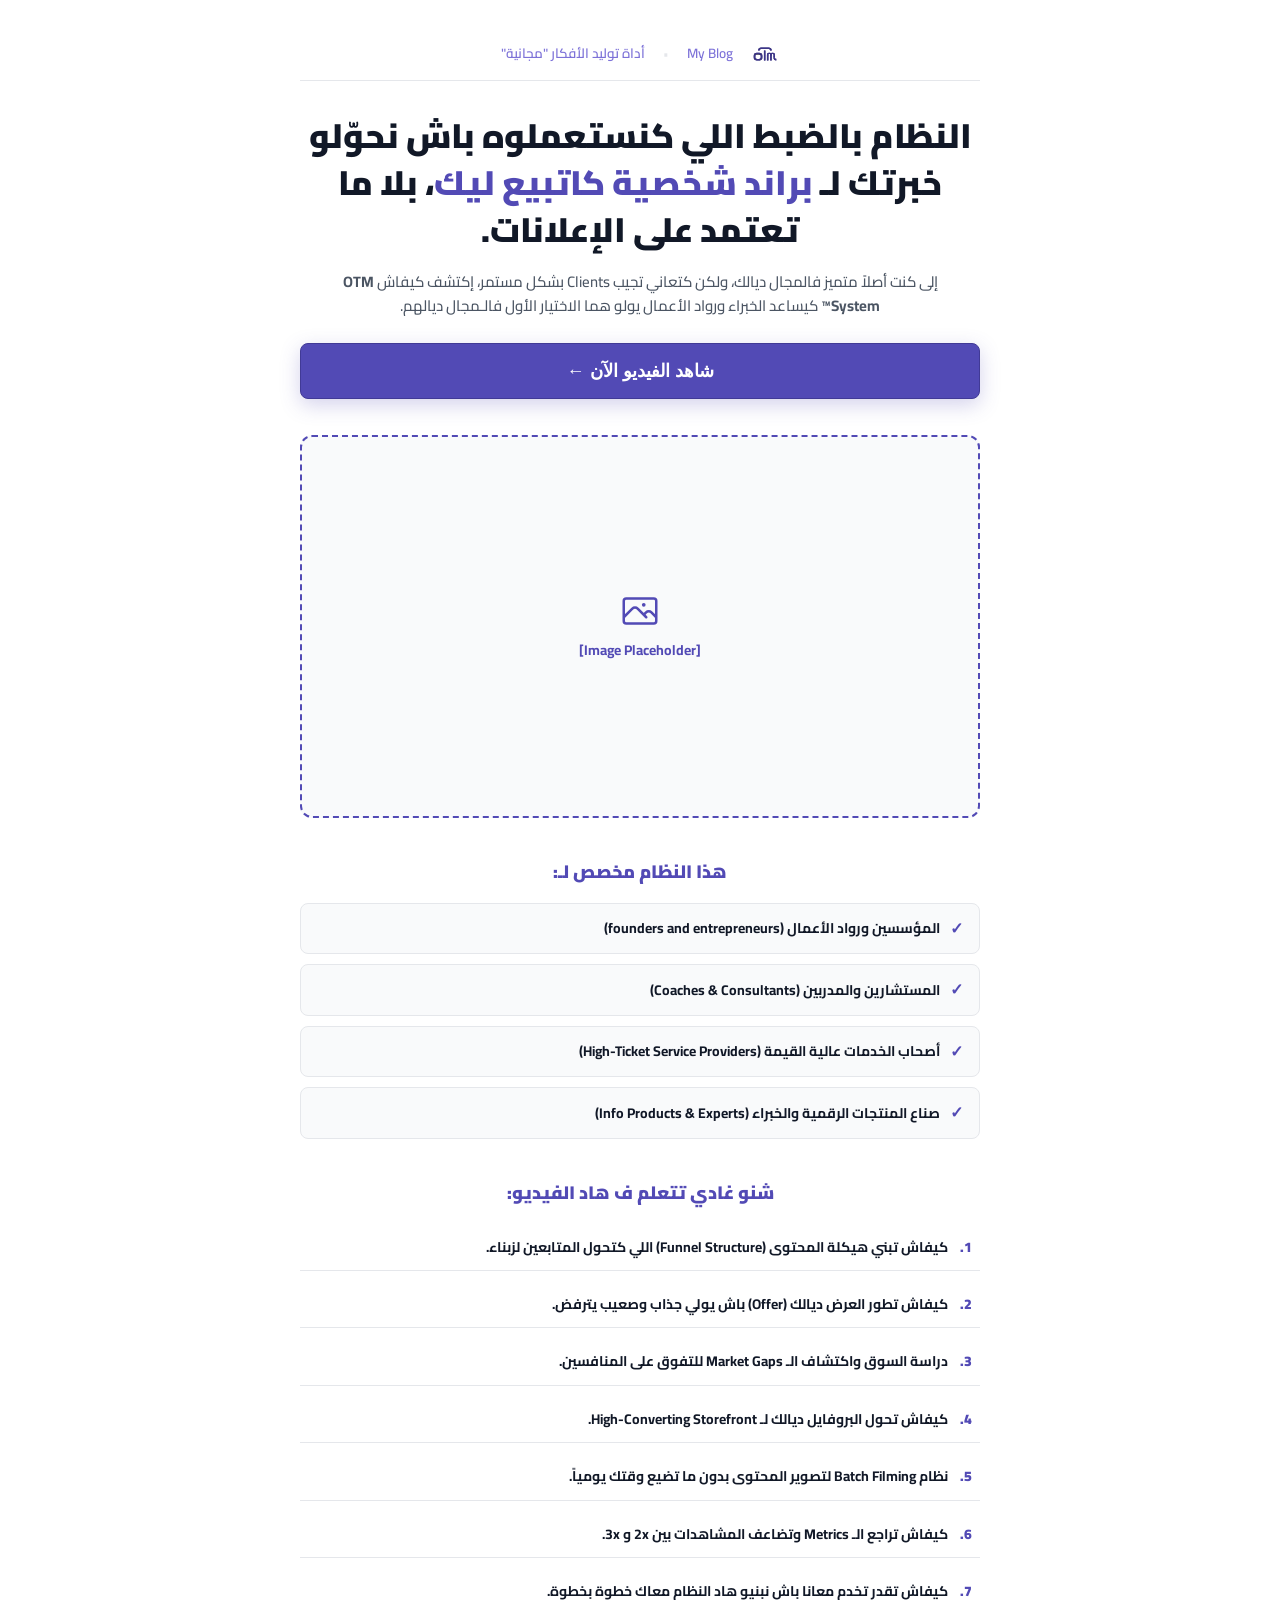
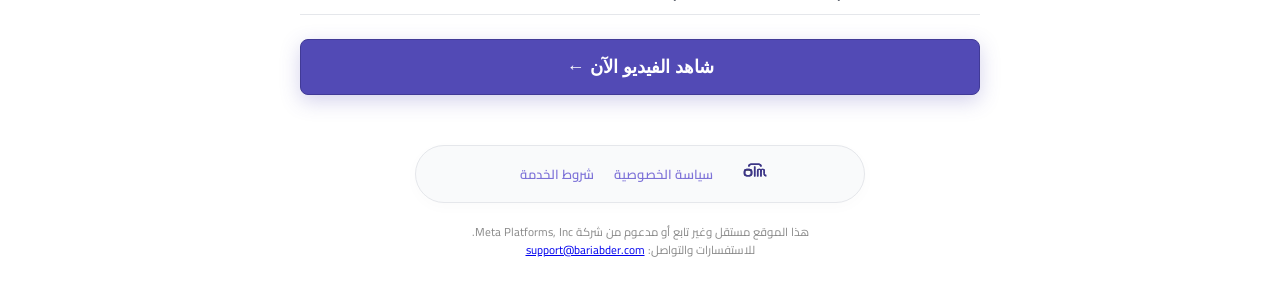
==== index.html @ 3f47a414 "Update index.html" ====
<!DOCTYPE html>
<html lang="ar" dir="rtl">
<head>
  <meta charset="UTF-8">
  <meta name="viewport" content="width=device-width, initial-scale=1.0">
  <title>OTM System™ — Bariabder</title>
  
  <link rel="icon" type="image/png" href="main-logo.png">
  <link rel="preconnect" href="https://fonts.googleapis.com">
  <link href="https://fonts.googleapis.com/css2?family=Cairo:wght@400;500;700;800;900&family=Playfair+Display:wght@700;900&display=swap" rel="stylesheet">

  <style>
    * { box-sizing: border-box; margin: 0; padding: 0; }
    
    :root {
      --bg-white: #FFFFFF;
      --brand-purple: #524AB5;
      --brand-purple-hover: #413A96;
      --brand-purple-light: rgba(82, 74, 181, 0.08);
      --text-dark: #111827;
      --text-muted: #7d72d8;
      --border-light: #E5E7EB;
      --card-bg-light: #F9FAFB;
    }

    body {
      font-family: 'Cairo', sans-serif;
      background-color: var(--bg-white);
      color: var(--text-dark);
      line-height: 1.6;
      display: flex;
      flex-direction: column;
      align-items: center;
      padding: 40px 16px;
    }

    .container {
      width: 100%;
      max-width: 680px;
      margin: 0 auto;
    }

    /* --- BRANDING TOP HEADER --- */
    .brand-header {
      display: flex;
      align-items: center;
      justify-content: center;
      gap: 16px;
      margin-bottom: 20px;
    }
    .brand-logo-item {
      display: flex;
      align-items: center;
      gap: 8px;
    }
    .brand-logo-item img {
      height: 28px;
      width: auto;
    }
    .brand-logo-text {
      font-size: 14px;
      font-weight: 800;
      color: var(--text-dark);
      letter-spacing: 0.05em;
    }

    /* --- MINIMAL TEXT NAVIGATION MENU --- */
    .top-nav {
      display: flex;
      align-items: center;
      justify-content: center;
      gap: 18px;
      margin-bottom: 32px;
      padding-bottom: 12px;
      border-bottom: 1px solid var(--border-light);
    }
    .top-nav a {
      color: var(--text-muted);
      text-decoration: none;
      font-size: 13.5px;
      font-weight: 600;
      transition: color 0.2s ease;
    }
    .top-nav a:hover {
      color: var(--brand-purple);
    }
    .top-nav .nav-sep {
      color: var(--border-light);
      font-size: 12px;
    }

    /* --- HERO HEADLINE STRUCTURE --- */
    .header-box { text-align: center; margin-bottom: 28px; }
    
    .header-box h1 {
      font-size: clamp(22px, 4.5vw, 34px);
      font-weight: 900;
      line-height: 1.38;
      color: var(--text-dark);
      margin-bottom: 16px;
    }
    .header-box h1 .highlight {
      color: var(--brand-purple);
    }

    .sub-description {
      font-size: 15px;
      color: #4B5563;
      font-weight: 500;
      line-height: 1.65;
      max-width: 620px;
      margin: 0 auto;
    }

    /* --- PURPLE CTA BUTTON --- */
    .btn-cta {
      display: flex;
      align-items: center;
      justify-content: center;
      gap: 10px;
      width: 100%;
      background: var(--brand-purple);
      color: #FFFFFF;
      font-size: 18px;
      font-weight: 800;
      padding: 16px 32px;
      border-radius: 8px;
      border: 1px solid var(--brand-purple-hover);
      cursor: pointer;
      box-shadow: 0 6px 20px rgba(82, 74, 181, 0.25);
      transition: all 0.2s ease;
      margin-top: 24px;
    }
    .btn-cta:hover {
      background: var(--brand-purple-hover);
      transform: translateY(-2px);
      box-shadow: 0 8px 25px rgba(82, 74, 181, 0.35);
    }

    /* --- TESTIMONIAL IMAGE PLACEHOLDER --- */
    .testimonial-placeholder-wrapper {
      margin: 36px 0;
      width: 100%;
    }
    .image-placeholder {
      width: 100%;
      aspect-ratio: 16 / 9;
      background-color: var(--card-bg-light);
      border: 2px dashed var(--brand-purple);
      border-radius: 12px;
      display: flex;
      flex-direction: column;
      align-items: center;
      justify-content: center;
      color: var(--brand-purple);
      text-align: center;
      padding: 20px;
    }
    .image-placeholder span {
      font-size: 14px;
      font-weight: 700;
      margin-top: 8px;
    }

    /* --- LIST SECTIONS --- */
    .info-section-title {
      text-align: center;
      font-size: 18px;
      font-weight: 900;
      color: var(--brand-purple);
      margin: 40px 0 16px;
    }

    .check-list, .numbered-list {
      list-style: none;
      display: flex;
      flex-direction: column;
      gap: 10px;
      margin-bottom: 24px;
    }

    .check-list li {
      background: var(--card-bg-light);
      border: 1px solid var(--border-light);
      padding: 12px 16px;
      border-radius: 8px;
      font-size: 14px;
      font-weight: 700;
      color: var(--text-dark);
      display: flex;
      align-items: center;
      gap: 10px;
    }
    .check-list li::before {
      content: "✓";
      color: var(--brand-purple);
      font-weight: 900;
      font-size: 16px;
    }

    .numbered-list li {
      background: var(--bg-white);
      border-bottom: 1px solid var(--border-light);
      padding: 12px 8px;
      font-size: 14px;
      font-weight: 700;
      color: var(--text-dark);
      display: flex;
      align-items: flex-start;
      gap: 12px;
    }
    .numbered-list .num {
      color: var(--brand-purple);
      font-weight: 900;
    }
/* Fix direction for Email and WhatsApp inputs */
#email, 
#whatsapp {
  direction: ltr !important;
  text-align: left !important;
}

/* Optional: Add placeholder text-alignment fix if needed */
#email::placeholder,
#whatsapp::placeholder {
  text-align: left !important;
}
    /* --- FOOTER --- */
    footer { margin-top: 50px; text-align: center; width: 100%; }
    .footer-pill {
      max-width: 450px;
      margin: 0 auto 20px;
      display: flex;
      justify-content: center;
      align-items: center;
      gap: 20px;
      padding: 10px 20px;
      border-radius: 100px;
      background: var(--card-bg-light);
      border: 1px solid var(--border-light);
      box-shadow: 0 4px 15px rgba(0,0,0,0.02);
    }
    .footer-pill-links a {
      color: var(--text-muted);
      text-decoration: none;
      font-size: 13px;
      font-weight: 600;
      margin: 0 8px;
    }
    .footer-disclaimers { font-size: 11.5px; color: #888; line-height: 1.6; }

    /* --- POPUP MODAL --- */
    .modal-overlay {
      position: fixed;
      top: 0; left: 0; width: 100%; height: 100%;
      background: rgba(0, 0, 0, 0.65);
      backdrop-filter: blur(4px);
      display: none;
      justify-content: center;
      align-items: center;
      z-index: 9999;
      padding: 16px;
    }
    .modal-overlay.active { display: flex; }
    
    .modal-card {
      background: var(--bg-white);
      border-radius: 18px;
      width: 100%;
      max-width: 480px;
      padding: 32px 28px;
      position: relative;
      box-shadow: 0 20px 40px rgba(0, 0, 0, 0.2);
      animation: modalUp 0.25s ease-out;
    }
    @keyframes modalUp {
      from { opacity: 0; transform: translateY(15px); }
      to { opacity: 1; transform: translateY(0); }
    }

    .close-btn {
      position: absolute;
      top: 16px; left: 16px;
      background: none; border: none;
      font-size: 22px; cursor: pointer; color: #888;
    }

    .modal-card h2 {
      font-size: 20px;
      font-weight: 900;
      text-align: center;
      margin-bottom: 20px;
      color: var(--text-dark);
    }

    .form-group { margin-bottom: 14px; text-align: right; }
    .form-group label { display: block; font-size: 13px; font-weight: 700; margin-bottom: 6px; }
    .form-group input {
      width: 100%;
      padding: 12px 14px;
      border-radius: 8px;
      border: 1px solid var(--border-light);
      background: #FFFFFF;
      font-family: inherit;
      font-size: 14px;
      outline: none;
    }
    .form-group input:focus { border-color: var(--brand-purple); }

    .modal-disclaimer {
      font-size: 10px;
      color: #777;
      line-height: 1.4;
      text-align: center;
      margin-top: 14px;
    }
  </style>
</head>
<body>

  <div class="container">
    <!-- CLEAN MINIMAL TEXT NAVIGATION MENU -->
    <nav class="top-nav">
      <div class="brand-logo-item">
        <img src="main-logo.svg" alt="OTM System Logo">
      </div>
      <a href="https://blog.bariabder.com/">My Blog</a>
      <span class="nav-sep">•</span>
      <a href="https://bariabder.com/idea">أداة توليد الأفكار "مجانية"</a>
    </nav>

    <!-- HERO HEADLINE STRUCTURE -->
    <div class="header-box">
      <h1>
        النظام بالضبط اللي كنستعملوه باش نحوّلو خبرتك لـ <span class="highlight">براند شخصية كاتبيع ليك</span>، بلا ما تعتمد على الإعلانات.
      </h1>
      <p class="sub-description">
        إلى كنت أصلاً متميز فالمجال ديالك، ولكن كتعاني تجيب Clients بشكل مستمر، إكتشف كيفاش <strong>OTM System™</strong> كيساعد الخبراء ورواد الأعمال يولو هما الاختيار الأول فالـمجال ديالهم.
      </p>

      <!-- MAIN CTA 1 -->
      <button class="btn-cta" onclick="openModal()">
        شاهد الفيديو الآن ←
      </button>
    </div>

    <!-- LARGE TESTIMONIAL IMAGE PLACEHOLDER -->
    <div class="testimonial-placeholder-wrapper">
      <div class="image-placeholder">
        <svg width="40" height="40" fill="none" stroke="currentColor" stroke-width="1.5" viewBox="0 0 24 24"><path stroke-linecap="round" stroke-linejoin="round" d="M2.25 15.75l5.159-5.159a2.25 2.25 0 013.182 0l5.159 5.159m-1.5-1.5l1.409-1.409a2.25 2.25 0 013.182 0l2.909 2.909m-18 3.75h16.5a1.5 1.5 0 001.5-1.5V6a1.5 1.5 0 00-1.5-1.5H3.75A1.5 1.5 0 002.25 6v12a1.5 1.5 0 001.5 1.5zm10.5-11.25h.008v.008h-.008V8.25zm.375 0a.375.375 0 11-.75 0 .375.375 0 01.75 0z"/></svg>
        <span>[Image Placeholder]</span>
      </div>
    </div>

    <!-- THIS SYSTEM WORKS FOR -->
    <div class="info-section-title">هذا النظام مخصص لـ:</div>
    <ul class="check-list">
      <li>المؤسسين ورواد الأعمال (founders and entrepreneurs)</li>
      <li>المستشارين والمدربين (Coaches & Consultants)</li>
      <li>أصحاب الخدمات عالية القيمة (High-Ticket Service Providers)</li>
      <li>صناع المنتجات الرقمية والخبراء (Info Products & Experts)</li>
    </ul>

    <!-- WHAT YOU'LL LEARN IN THIS VIDEO -->
    <div class="info-section-title">شنو غادي تتعلم ف هاد الفيديو:</div>
    <ol class="numbered-list">
      <li><span class="num">1.</span> كيفاش تبني هيكلة المحتوى (Funnel Structure) اللي كتحول المتابعين لزبناء.</li>
      <li><span class="num">2.</span> كيفاش تطور العرض ديالك (Offer) باش يولي جذاب وصعيب يترفض.</li>
      <li><span class="num">3.</span> دراسة السوق واكتشاف الـ Market Gaps للتفوق على المنافسين.</li>
      <li><span class="num">4.</span> كيفاش تحول البروفايل ديالك لـ High-Converting Storefront.</li>
      <li><span class="num">5.</span> نظام Batch Filming لتصوير المحتوى بدون ما تضيع وقتك يومياً.</li>
      <li><span class="num">6.</span> كيفاش تراجع الـ Metrics وتضاعف المشاهدات بين 2x و 3x.</li>
      <li><span class="num">7.</span> كيفاش تقدر تخدم معانا باش نبنيو هاد النظام معاك خطوة بخطوة.</li>
    </ol>

    <!-- MAIN CTA 2 -->
    <button class="btn-cta" onclick="openModal()">
      شاهد الفيديو الآن ←
    </button>

    <!-- FLOATING PILL FOOTER -->
    <footer>
      <div class="footer-pill">
        <a href="/" aria-label="Home"><img src="main-logo.svg" style="width:28px;" alt="Logo" onerror="this.src='main-logo.png'"></a>
        <nav class="footer-pill-links">
          <a href="/privacy">سياسة الخصوصية</a>
          <a href="/Terms-of-Service">شروط الخدمة</a>
        </nav>
      </div>
      <div class="footer-disclaimers">
        <p>هذا الموقع مستقل وغير تابع أو مدعوم من شركة Meta Platforms, Inc.</p>
        <p>للاستفسارات والتواصل: <a href="mailto:support@bariabder.com">support@bariabder.com</a></p>
      </div>
    </footer>
  </div>

  <!-- POPUP FORM MODAL -->
<div class="modal-overlay" id="leadModal">
  <div class="modal-card">
    <button class="close-btn" onclick="closeModal()">&times;</button>
    <h2>أدخل معلوماتك لمشاهدة الفيديو ✍️</h2>
    
    <form id="leadForm">
      <div class="form-group">
        <label for="fullName">الإسم الكامل | Full Name</label>
        <input type="text" id="fullName" name="fullName" placeholder="أدخل اسمك الكامل..." required>
      </div>

      <div class="form-group">
        <label for="email">البريد الإلكتروني | Email</label>
        <input type="text" id="email" name="email" placeholder="example@gmail.com">
      </div>

      <div class="form-group">
        <label for="whatsapp">رقم الواتساب | WhatsApp Number</label>
        <input type="text" id="whatsapp" name="whatsapp" placeholder="+212 666666666">
      </div>

      <button type="submit" class="btn-cta" style="margin-top: 10px;">
        شاهد الفيديو الآن
      </button>

      <p class="modal-disclaimer">
        بإدخال معلوماتك، فإنك توافق على استقبال التحديثات والمحتوى الخاص بنظام OTM System™. يمكنك إلغاء الاشتراك في أي وقت.
      </p>
    </form>
  </div>
</div>

  <script>
  const modal = document.getElementById('leadModal');
  const form = document.getElementById('leadForm');

 
  const scriptURL = 'https://script.google.com/macros/s/AKfycbwOY0x3vOCKvI4uIRlc1VsYGq-sN5t90U1p_7jOiELewGNeesXOqEfnFbJcZBrnFJk-QQ/exec'; 

  function openModal() {
    modal.classList.add('active');
  }

  function closeModal() {
    modal.classList.remove('active');
  }

  modal.addEventListener('click', (e) => {
    if (e.target === modal) closeModal();
  });

  form.addEventListener('submit', (e) => {
    e.preventDefault();
    
    const submitBtn = form.querySelector('button[type="submit"]');
    submitBtn.disabled = true;
    submitBtn.innerText = 'جاري التحويل...';

    const searchParams = new URLSearchParams(new FormData(form));

    fetch(scriptURL, {
      method: 'POST',
      mode: 'no-cors',
      body: searchParams
    })
    .then(() => {
      window.location.href = 'https://www.bariabder.com/explainer';
    })
    .catch(error => {
      console.error('Error submitting form:', error);
      alert('حدث خطأ أثناء إرسال البيانات، يرجى إعادة المحاولة.');
      submitBtn.disabled = false;
      submitBtn.innerText = 'شاهد الفيديو الآن';
    });
  });
</script>
</body>
</html>
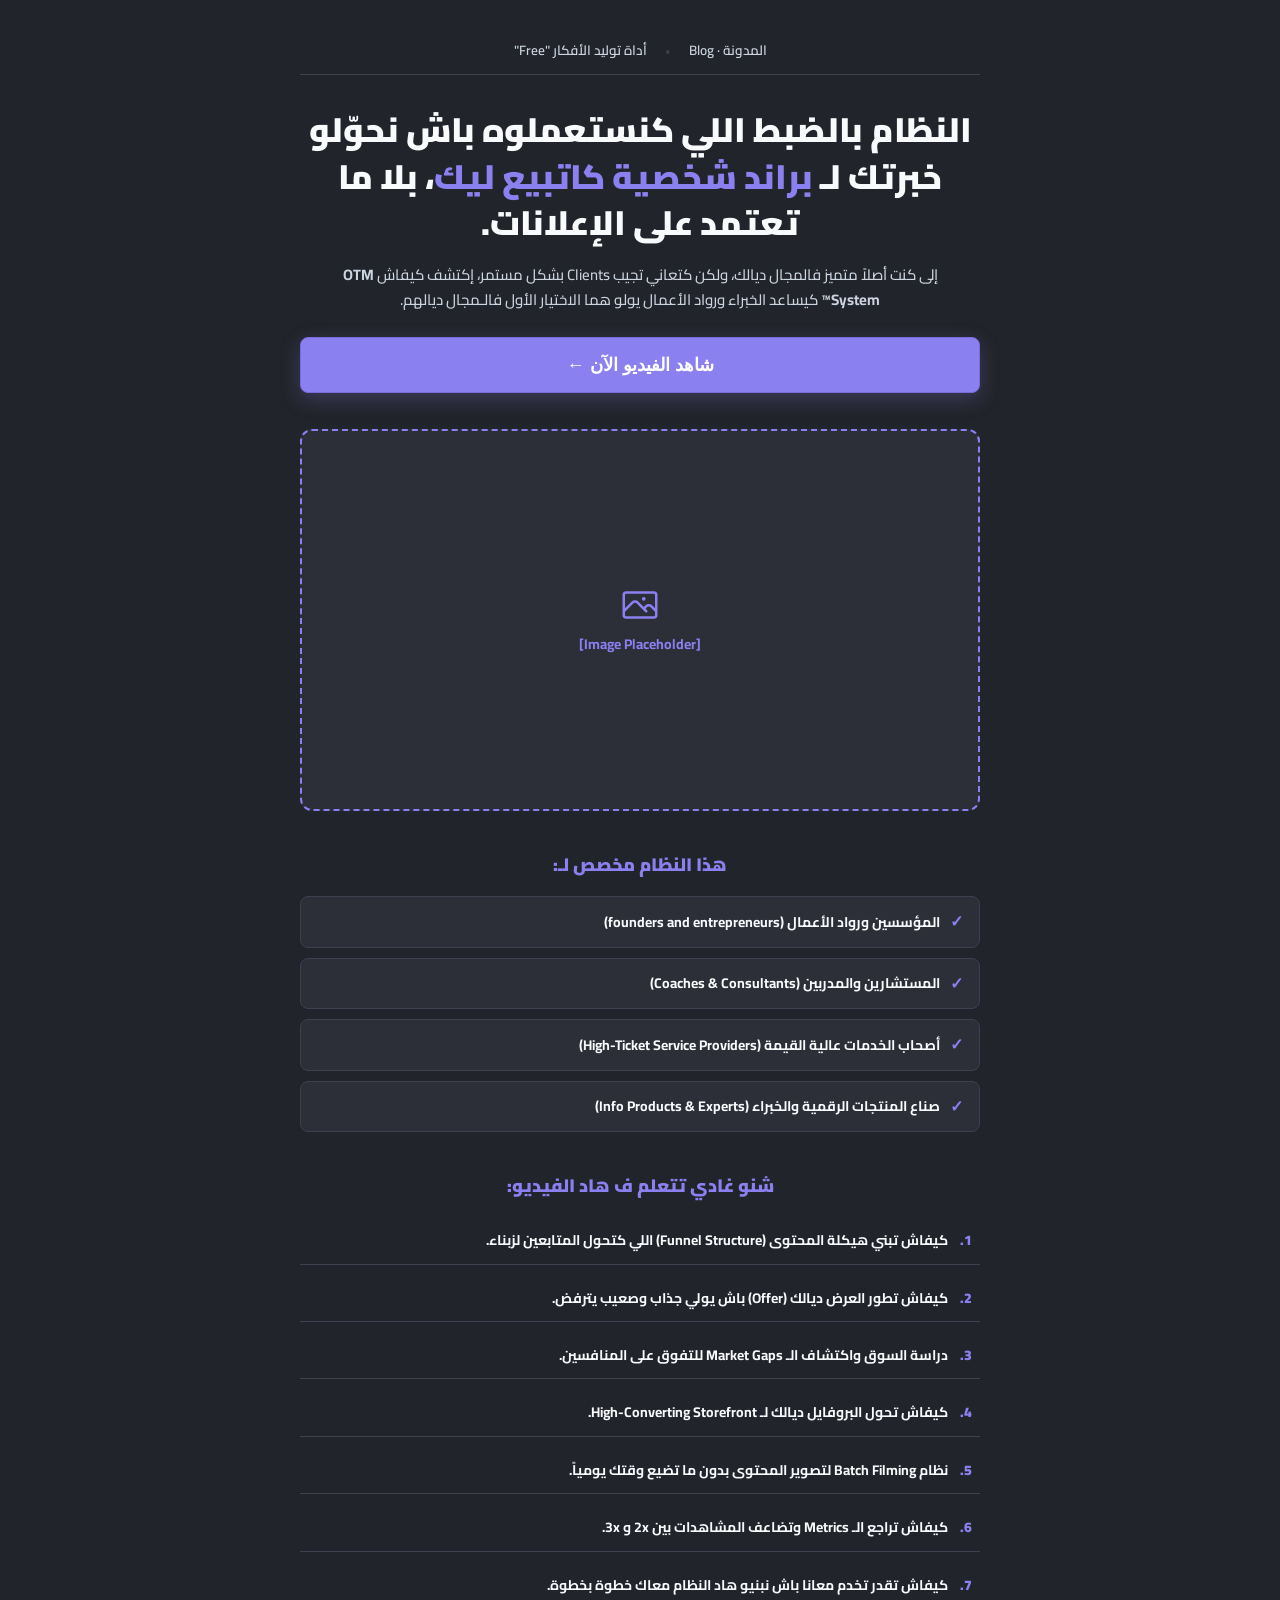
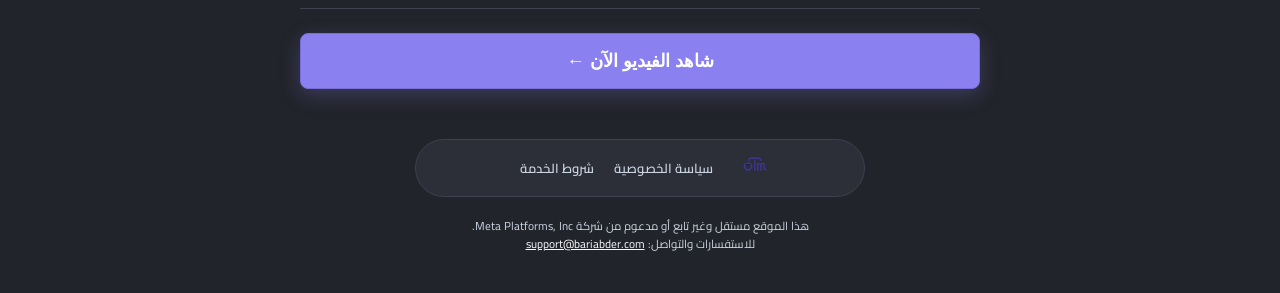
==== commit c5657163: "Update index.html" ====
--- a/index.html
+++ b/index.html
@@ -13,55 +13,50 @@
     * { box-sizing: border-box; margin: 0; padding: 0; }
     
     :root {
-      --bg-white: #FFFFFF;
+      /* Soft Slate-Gray Dark Palette (Default for 6 PM - 9 AM) */
+      --bg-color: #22242B;
+      --card-bg: #2C2E38;
+      --card-hover: #353844;
+      
+      --brand-purple: #8B80F0;
+      --brand-purple-hover: #786CD8;
+      --brand-purple-light: rgba(139, 128, 240, 0.15);
+
+      --text-main: #F8FAFC;
+      --text-muted: #CBD5E1;
+      --border-light: #3D4150;
+    }
+
+    body.light-theme {
+      /* Clean Light Palette (Default for 9 AM - 6 PM) */
+      --bg-color: #FFFFFF;
+      --card-bg: #F9FAFB;
+      --card-hover: #F3F4F6;
+
       --brand-purple: #524AB5;
       --brand-purple-hover: #413A96;
-      --brand-purple-light: rgba(82, 74, 181, 0.08);
-      --text-dark: #111827;
-      --text-muted: #7d72d8;
+
+      --text-main: #111827;
+      --text-muted: #4B5563;
       --border-light: #E5E7EB;
-      --card-bg-light: #F9FAFB;
     }
 
     body {
       font-family: 'Cairo', sans-serif;
-      background-color: var(--bg-white);
-      color: var(--text-dark);
+      background-color: var(--bg-color);
+      color: var(--text-main);
       line-height: 1.6;
       display: flex;
       flex-direction: column;
       align-items: center;
       padding: 40px 16px;
+      transition: background-color 0.25s ease, color 0.25s ease;
     }
 
     .container {
       width: 100%;
       max-width: 680px;
       margin: 0 auto;
-    }
-
-    /* --- BRANDING TOP HEADER --- */
-    .brand-header {
-      display: flex;
-      align-items: center;
-      justify-content: center;
-      gap: 16px;
-      margin-bottom: 20px;
-    }
-    .brand-logo-item {
-      display: flex;
-      align-items: center;
-      gap: 8px;
-    }
-    .brand-logo-item img {
-      height: 28px;
-      width: auto;
-    }
-    .brand-logo-text {
-      font-size: 14px;
-      font-weight: 800;
-      color: var(--text-dark);
-      letter-spacing: 0.05em;
     }
 
     /* --- MINIMAL TEXT NAVIGATION MENU --- */
@@ -81,31 +76,23 @@
       font-weight: 600;
       transition: color 0.2s ease;
     }
-    .top-nav a:hover {
-      color: var(--brand-purple);
-    }
-    .top-nav .nav-sep {
-      color: var(--border-light);
-      font-size: 12px;
-    }
+    .top-nav a:hover { color: var(--brand-purple); }
+    .top-nav .nav-sep { color: var(--border-light); font-size: 12px; }
 
     /* --- HERO HEADLINE STRUCTURE --- */
     .header-box { text-align: center; margin-bottom: 28px; }
-    
     .header-box h1 {
       font-size: clamp(22px, 4.5vw, 34px);
       font-weight: 900;
       line-height: 1.38;
-      color: var(--text-dark);
+      color: var(--text-main);
       margin-bottom: 16px;
     }
-    .header-box h1 .highlight {
-      color: var(--brand-purple);
-    }
+    .header-box h1 .highlight { color: var(--brand-purple); }
 
     .sub-description {
       font-size: 15px;
-      color: #4B5563;
+      color: var(--text-muted);
       font-weight: 500;
       line-height: 1.65;
       max-width: 620px;
@@ -127,25 +114,21 @@
       border-radius: 8px;
       border: 1px solid var(--brand-purple-hover);
       cursor: pointer;
-      box-shadow: 0 6px 20px rgba(82, 74, 181, 0.25);
+      box-shadow: 0 6px 20px rgba(139, 128, 240, 0.25);
       transition: all 0.2s ease;
       margin-top: 24px;
     }
     .btn-cta:hover {
       background: var(--brand-purple-hover);
       transform: translateY(-2px);
-      box-shadow: 0 8px 25px rgba(82, 74, 181, 0.35);
     }
 
     /* --- TESTIMONIAL IMAGE PLACEHOLDER --- */
-    .testimonial-placeholder-wrapper {
-      margin: 36px 0;
-      width: 100%;
-    }
+    .testimonial-placeholder-wrapper { margin: 36px 0; width: 100%; }
     .image-placeholder {
       width: 100%;
       aspect-ratio: 16 / 9;
-      background-color: var(--card-bg-light);
+      background-color: var(--card-bg);
       border: 2px dashed var(--brand-purple);
       border-radius: 12px;
       display: flex;
@@ -156,11 +139,7 @@
       text-align: center;
       padding: 20px;
     }
-    .image-placeholder span {
-      font-size: 14px;
-      font-weight: 700;
-      margin-top: 8px;
-    }
+    .image-placeholder span { font-size: 14px; font-weight: 700; margin-top: 8px; }
 
     /* --- LIST SECTIONS --- */
     .info-section-title {
@@ -180,13 +159,13 @@
     }
 
     .check-list li {
-      background: var(--card-bg-light);
+      background: var(--card-bg);
       border: 1px solid var(--border-light);
       padding: 12px 16px;
       border-radius: 8px;
       font-size: 14px;
       font-weight: 700;
-      color: var(--text-dark);
+      color: var(--text-main);
       display: flex;
       align-items: center;
       gap: 10px;
@@ -199,32 +178,18 @@
     }
 
     .numbered-list li {
-      background: var(--bg-white);
+      background: transparent;
       border-bottom: 1px solid var(--border-light);
       padding: 12px 8px;
       font-size: 14px;
       font-weight: 700;
-      color: var(--text-dark);
+      color: var(--text-main);
       display: flex;
       align-items: flex-start;
       gap: 12px;
     }
-    .numbered-list .num {
-      color: var(--brand-purple);
-      font-weight: 900;
-    }
-/* Fix direction for Email and WhatsApp inputs */
-#email, 
-#whatsapp {
-  direction: ltr !important;
-  text-align: left !important;
-}
-
-/* Optional: Add placeholder text-alignment fix if needed */
-#email::placeholder,
-#whatsapp::placeholder {
-  text-align: left !important;
-}
+    .numbered-list .num { color: var(--brand-purple); font-weight: 900; }
+
     /* --- FOOTER --- */
     footer { margin-top: 50px; text-align: center; width: 100%; }
     .footer-pill {
@@ -236,24 +201,17 @@
       gap: 20px;
       padding: 10px 20px;
       border-radius: 100px;
-      background: var(--card-bg-light);
+      background: var(--card-bg);
       border: 1px solid var(--border-light);
-      box-shadow: 0 4px 15px rgba(0,0,0,0.02);
-    }
-    .footer-pill-links a {
-      color: var(--text-muted);
-      text-decoration: none;
-      font-size: 13px;
-      font-weight: 600;
-      margin: 0 8px;
-    }
-    .footer-disclaimers { font-size: 11.5px; color: #888; line-height: 1.6; }
+    }
+    .footer-pill-links a { color: var(--text-muted); text-decoration: none; font-size: 13px; font-weight: 600; margin: 0 8px; }
+    .footer-disclaimers { font-size: 11.5px; color: var(--text-muted); line-height: 1.6; }
 
     /* --- POPUP MODAL --- */
     .modal-overlay {
       position: fixed;
       top: 0; left: 0; width: 100%; height: 100%;
-      background: rgba(0, 0, 0, 0.65);
+      background: rgba(0, 0, 0, 0.6);
       backdrop-filter: blur(4px);
       display: none;
       justify-content: center;
@@ -264,13 +222,14 @@
     .modal-overlay.active { display: flex; }
     
     .modal-card {
-      background: var(--bg-white);
+      background: var(--card-bg);
       border-radius: 18px;
       width: 100%;
       max-width: 480px;
       padding: 32px 28px;
       position: relative;
-      box-shadow: 0 20px 40px rgba(0, 0, 0, 0.2);
+      border: 1px solid var(--border-light);
+      box-shadow: 0 20px 40px rgba(0, 0, 0, 0.3);
       animation: modalUp 0.25s ease-out;
     }
     @keyframes modalUp {
@@ -282,38 +241,42 @@
       position: absolute;
       top: 16px; left: 16px;
       background: none; border: none;
-      font-size: 22px; cursor: pointer; color: #888;
-    }
-
-    .modal-card h2 {
-      font-size: 20px;
-      font-weight: 900;
-      text-align: center;
-      margin-bottom: 20px;
-      color: var(--text-dark);
-    }
-
+      font-size: 22px; cursor: pointer; color: var(--text-muted);
+    }
+
+    .modal-card h2 { font-size: 20px; font-weight: 900; text-align: center; margin-bottom: 20px; color: var(--text-main); }
     .form-group { margin-bottom: 14px; text-align: right; }
-    .form-group label { display: block; font-size: 13px; font-weight: 700; margin-bottom: 6px; }
+    .form-group label { display: block; font-size: 13px; font-weight: 700; margin-bottom: 6px; color: var(--text-main); }
     .form-group input {
       width: 100%;
       padding: 12px 14px;
       border-radius: 8px;
       border: 1px solid var(--border-light);
-      background: #FFFFFF;
+      background: var(--bg-color);
+      color: var(--text-main);
       font-family: inherit;
       font-size: 14px;
       outline: none;
     }
     .form-group input:focus { border-color: var(--brand-purple); }
 
-    .modal-disclaimer {
-      font-size: 10px;
-      color: #777;
-      line-height: 1.4;
-      text-align: center;
-      margin-top: 14px;
-    }
+    /* Left-to-right alignment fix for LTR data */
+    #email, #whatsapp {
+      direction: ltr !important;
+      text-align: left !important;
+    }
+
+    .modal-disclaimer { font-size: 10px; color: var(--text-muted); line-height: 1.4; text-align: center; margin-top: 14px; }
+    
+    
+    /* Highlighted White Mailto Link */
+.footer-disclaimers a[href^="mailto:"] {
+  color: var(--text-main) !important;
+  font-weight: 400;
+  text-decoration: underline;
+}
+    
+    
   </style>
 </head>
 <body>
@@ -321,12 +284,9 @@
   <div class="container">
     <!-- CLEAN MINIMAL TEXT NAVIGATION MENU -->
     <nav class="top-nav">
-      <div class="brand-logo-item">
-        <img src="main-logo.svg" alt="OTM System Logo">
-      </div>
-      <a href="https://blog.bariabder.com/">My Blog</a>
+      <a href="/blog">المدونة · Blog</a>
       <span class="nav-sep">•</span>
-      <a href="https://bariabder.com/idea">أداة توليد الأفكار "مجانية"</a>
+      <a href="/ideation-tool">أداة توليد الأفكار "Free"</a>
     </nav>
 
     <!-- HERO HEADLINE STRUCTURE -->
@@ -395,81 +355,85 @@
   </div>
 
   <!-- POPUP FORM MODAL -->
-<div class="modal-overlay" id="leadModal">
-  <div class="modal-card">
-    <button class="close-btn" onclick="closeModal()">&times;</button>
-    <h2>أدخل معلوماتك لمشاهدة الفيديو ✍️</h2>
-    
-    <form id="leadForm">
-      <div class="form-group">
-        <label for="fullName">الإسم الكامل | Full Name</label>
-        <input type="text" id="fullName" name="fullName" placeholder="أدخل اسمك الكامل..." required>
-      </div>
-
-      <div class="form-group">
-        <label for="email">البريد الإلكتروني | Email</label>
-        <input type="text" id="email" name="email" placeholder="example@gmail.com">
-      </div>
-
-      <div class="form-group">
-        <label for="whatsapp">رقم الواتساب | WhatsApp Number</label>
-        <input type="text" id="whatsapp" name="whatsapp" placeholder="+212 666666666">
-      </div>
-
-      <button type="submit" class="btn-cta" style="margin-top: 10px;">
-        شاهد الفيديو الآن
-      </button>
-
-      <p class="modal-disclaimer">
-        بإدخال معلوماتك، فإنك توافق على استقبال التحديثات والمحتوى الخاص بنظام OTM System™. يمكنك إلغاء الاشتراك في أي وقت.
-      </p>
-    </form>
+  <div class="modal-overlay" id="leadModal">
+    <div class="modal-card">
+      <button class="close-btn" onclick="closeModal()">&times;</button>
+      <h2>أدخل معلوماتك لمشاهدة الفيديو ✍️</h2>
+      
+      <form id="leadForm">
+        <div class="form-group">
+          <label for="fullName">الإسم الكامل | Full Name</label>
+          <input type="text" id="fullName" name="fullName" placeholder="أدخل اسمك الكامل..." required>
+        </div>
+
+        <div class="form-group">
+          <label for="email">البريد الإلكتروني | Email</label>
+          <input type="text" id="email" name="email" placeholder="example@gmail.com">
+        </div>
+
+        <div class="form-group">
+          <label for="whatsapp">رقم الواتساب | WhatsApp Number</label>
+          <input type="text" id="whatsapp" name="whatsapp" placeholder="+212 600-000000">
+        </div>
+
+        <button type="submit" class="btn-cta" style="margin-top: 10px;">
+          شاهد الفيديو الآن
+        </button>
+
+        <p class="modal-disclaimer">
+          بإدخال معلوماتك، فإنك توافق على استقبال التحديثات والمحتوى الخاص بنظام OTM System™. يمكنك إلغاء الاشتراك في أي وقت.
+        </p>
+      </form>
+    </div>
   </div>
-</div>
 
   <script>
-  const modal = document.getElementById('leadModal');
-  const form = document.getElementById('leadForm');
-
- 
-  const scriptURL = 'https://script.google.com/macros/s/AKfycbwOY0x3vOCKvI4uIRlc1VsYGq-sN5t90U1p_7jOiELewGNeesXOqEfnFbJcZBrnFJk-QQ/exec'; 
-
-  function openModal() {
-    modal.classList.add('active');
-  }
-
-  function closeModal() {
-    modal.classList.remove('active');
-  }
-
-  modal.addEventListener('click', (e) => {
-    if (e.target === modal) closeModal();
-  });
-
-  form.addEventListener('submit', (e) => {
-    e.preventDefault();
-    
-    const submitBtn = form.querySelector('button[type="submit"]');
-    submitBtn.disabled = true;
-    submitBtn.innerText = 'جاري التحويل...';
-
-    const searchParams = new URLSearchParams(new FormData(form));
-
-    fetch(scriptURL, {
-      method: 'POST',
-      mode: 'no-cors',
-      body: searchParams
-    })
-    .then(() => {
-      window.location.href = 'https://www.bariabder.com/explainer';
-    })
-    .catch(error => {
-      console.error('Error submitting form:', error);
-      alert('حدث خطأ أثناء إرسال البيانات، يرجى إعادة المحاولة.');
-      submitBtn.disabled = false;
-      submitBtn.innerText = 'شاهد الفيديو الآن';
+    const modal = document.getElementById('leadModal');
+    const form = document.getElementById('leadForm');
+
+    const scriptURL = 'YOUR_GOOGLE_APPS_SCRIPT_WEB_APP_URL_HERE'; 
+
+    // Auto theme check based on local device time (6 PM to 9 AM = Dark)
+    (function checkTimeTheme() {
+      const currentHour = new Date().getHours();
+      if (currentHour >= 9 && currentHour < 18) {
+        document.body.classList.add('light-theme');
+      } else {
+        document.body.classList.remove('light-theme');
+      }
+    })();
+
+    function openModal() { modal.classList.add('active'); }
+    function closeModal() { modal.classList.remove('active'); }
+
+    modal.addEventListener('click', (e) => {
+      if (e.target === modal) closeModal();
     });
-  });
-</script>
+
+    form.addEventListener('submit', (e) => {
+      e.preventDefault();
+      
+      const submitBtn = form.querySelector('button[type="submit"]');
+      submitBtn.disabled = true;
+      submitBtn.innerText = 'جاري التحويل...';
+
+      const searchParams = new URLSearchParams(new FormData(form));
+
+      fetch(scriptURL, {
+        method: 'POST',
+        mode: 'no-cors',
+        body: searchParams
+      })
+      .then(() => {
+        window.location.href = 'https://www.bariabder.com/explainer';
+      })
+      .catch(error => {
+        console.error('Error submitting form:', error);
+        alert('حدث خطأ أثناء إرسال البيانات، يرجى إعادة المحاولة.');
+        submitBtn.disabled = false;
+        submitBtn.innerText = 'شاهد الفيديو الآن';
+      });
+    });
+  </script>
 </body>
 </html>
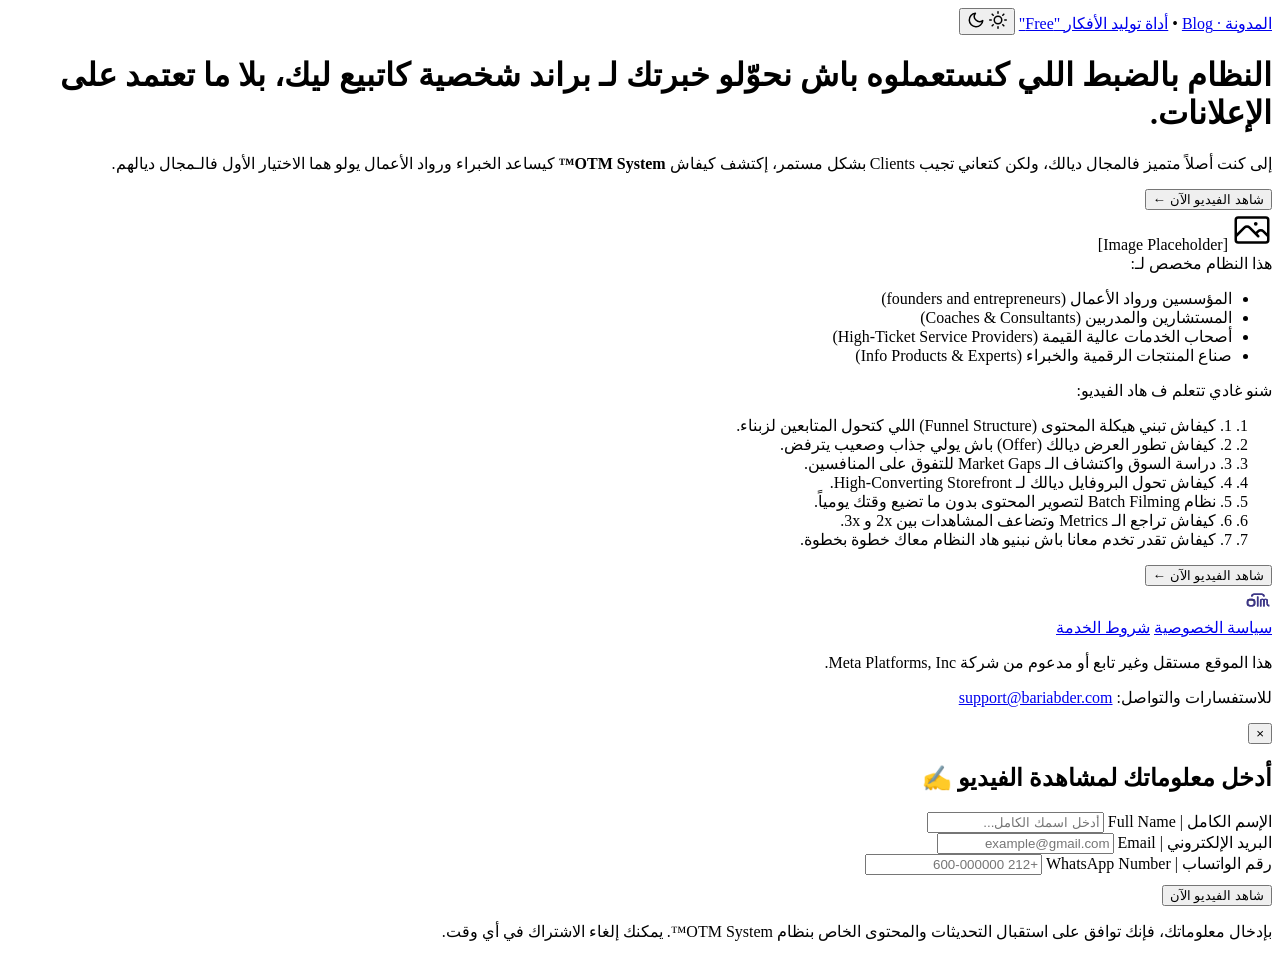
==== commit f6f61f02: "Update index.html" ====
--- a/index.html
+++ b/index.html
@@ -9,284 +9,35 @@
   <link rel="preconnect" href="https://fonts.googleapis.com">
   <link href="https://fonts.googleapis.com/css2?family=Cairo:wght@400;500;700;800;900&family=Playfair+Display:wght@700;900&display=swap" rel="stylesheet">
 
-  <style>
-    * { box-sizing: border-box; margin: 0; padding: 0; }
-    
-    :root {
-      /* Soft Slate-Gray Dark Palette (Default for 6 PM - 9 AM) */
-      --bg-color: #22242B;
-      --card-bg: #2C2E38;
-      --card-hover: #353844;
-      
-      --brand-purple: #8B80F0;
-      --brand-purple-hover: #786CD8;
-      --brand-purple-light: rgba(139, 128, 240, 0.15);
 
-      --text-main: #F8FAFC;
-      --text-muted: #CBD5E1;
-      --border-light: #3D4150;
-    }
-
-    body.light-theme {
-      /* Clean Light Palette (Default for 9 AM - 6 PM) */
-      --bg-color: #FFFFFF;
-      --card-bg: #F9FAFB;
-      --card-hover: #F3F4F6;
-
-      --brand-purple: #524AB5;
-      --brand-purple-hover: #413A96;
-
-      --text-main: #111827;
-      --text-muted: #4B5563;
-      --border-light: #E5E7EB;
-    }
-
-    body {
-      font-family: 'Cairo', sans-serif;
-      background-color: var(--bg-color);
-      color: var(--text-main);
-      line-height: 1.6;
-      display: flex;
-      flex-direction: column;
-      align-items: center;
-      padding: 40px 16px;
-      transition: background-color 0.25s ease, color 0.25s ease;
-    }
-
-    .container {
-      width: 100%;
-      max-width: 680px;
-      margin: 0 auto;
-    }
-
-    /* --- MINIMAL TEXT NAVIGATION MENU --- */
-    .top-nav {
-      display: flex;
-      align-items: center;
-      justify-content: center;
-      gap: 18px;
-      margin-bottom: 32px;
-      padding-bottom: 12px;
-      border-bottom: 1px solid var(--border-light);
-    }
-    .top-nav a {
-      color: var(--text-muted);
-      text-decoration: none;
-      font-size: 13.5px;
-      font-weight: 600;
-      transition: color 0.2s ease;
-    }
-    .top-nav a:hover { color: var(--brand-purple); }
-    .top-nav .nav-sep { color: var(--border-light); font-size: 12px; }
-
-    /* --- HERO HEADLINE STRUCTURE --- */
-    .header-box { text-align: center; margin-bottom: 28px; }
-    .header-box h1 {
-      font-size: clamp(22px, 4.5vw, 34px);
-      font-weight: 900;
-      line-height: 1.38;
-      color: var(--text-main);
-      margin-bottom: 16px;
-    }
-    .header-box h1 .highlight { color: var(--brand-purple); }
-
-    .sub-description {
-      font-size: 15px;
-      color: var(--text-muted);
-      font-weight: 500;
-      line-height: 1.65;
-      max-width: 620px;
-      margin: 0 auto;
-    }
-
-    /* --- PURPLE CTA BUTTON --- */
-    .btn-cta {
-      display: flex;
-      align-items: center;
-      justify-content: center;
-      gap: 10px;
-      width: 100%;
-      background: var(--brand-purple);
-      color: #FFFFFF;
-      font-size: 18px;
-      font-weight: 800;
-      padding: 16px 32px;
-      border-radius: 8px;
-      border: 1px solid var(--brand-purple-hover);
-      cursor: pointer;
-      box-shadow: 0 6px 20px rgba(139, 128, 240, 0.25);
-      transition: all 0.2s ease;
-      margin-top: 24px;
-    }
-    .btn-cta:hover {
-      background: var(--brand-purple-hover);
-      transform: translateY(-2px);
-    }
-
-    /* --- TESTIMONIAL IMAGE PLACEHOLDER --- */
-    .testimonial-placeholder-wrapper { margin: 36px 0; width: 100%; }
-    .image-placeholder {
-      width: 100%;
-      aspect-ratio: 16 / 9;
-      background-color: var(--card-bg);
-      border: 2px dashed var(--brand-purple);
-      border-radius: 12px;
-      display: flex;
-      flex-direction: column;
-      align-items: center;
-      justify-content: center;
-      color: var(--brand-purple);
-      text-align: center;
-      padding: 20px;
-    }
-    .image-placeholder span { font-size: 14px; font-weight: 700; margin-top: 8px; }
-
-    /* --- LIST SECTIONS --- */
-    .info-section-title {
-      text-align: center;
-      font-size: 18px;
-      font-weight: 900;
-      color: var(--brand-purple);
-      margin: 40px 0 16px;
-    }
-
-    .check-list, .numbered-list {
-      list-style: none;
-      display: flex;
-      flex-direction: column;
-      gap: 10px;
-      margin-bottom: 24px;
-    }
-
-    .check-list li {
-      background: var(--card-bg);
-      border: 1px solid var(--border-light);
-      padding: 12px 16px;
-      border-radius: 8px;
-      font-size: 14px;
-      font-weight: 700;
-      color: var(--text-main);
-      display: flex;
-      align-items: center;
-      gap: 10px;
-    }
-    .check-list li::before {
-      content: "✓";
-      color: var(--brand-purple);
-      font-weight: 900;
-      font-size: 16px;
-    }
-
-    .numbered-list li {
-      background: transparent;
-      border-bottom: 1px solid var(--border-light);
-      padding: 12px 8px;
-      font-size: 14px;
-      font-weight: 700;
-      color: var(--text-main);
-      display: flex;
-      align-items: flex-start;
-      gap: 12px;
-    }
-    .numbered-list .num { color: var(--brand-purple); font-weight: 900; }
-
-    /* --- FOOTER --- */
-    footer { margin-top: 50px; text-align: center; width: 100%; }
-    .footer-pill {
-      max-width: 450px;
-      margin: 0 auto 20px;
-      display: flex;
-      justify-content: center;
-      align-items: center;
-      gap: 20px;
-      padding: 10px 20px;
-      border-radius: 100px;
-      background: var(--card-bg);
-      border: 1px solid var(--border-light);
-    }
-    .footer-pill-links a { color: var(--text-muted); text-decoration: none; font-size: 13px; font-weight: 600; margin: 0 8px; }
-    .footer-disclaimers { font-size: 11.5px; color: var(--text-muted); line-height: 1.6; }
-
-    /* --- POPUP MODAL --- */
-    .modal-overlay {
-      position: fixed;
-      top: 0; left: 0; width: 100%; height: 100%;
-      background: rgba(0, 0, 0, 0.6);
-      backdrop-filter: blur(4px);
-      display: none;
-      justify-content: center;
-      align-items: center;
-      z-index: 9999;
-      padding: 16px;
-    }
-    .modal-overlay.active { display: flex; }
-    
-    .modal-card {
-      background: var(--card-bg);
-      border-radius: 18px;
-      width: 100%;
-      max-width: 480px;
-      padding: 32px 28px;
-      position: relative;
-      border: 1px solid var(--border-light);
-      box-shadow: 0 20px 40px rgba(0, 0, 0, 0.3);
-      animation: modalUp 0.25s ease-out;
-    }
-    @keyframes modalUp {
-      from { opacity: 0; transform: translateY(15px); }
-      to { opacity: 1; transform: translateY(0); }
-    }
-
-    .close-btn {
-      position: absolute;
-      top: 16px; left: 16px;
-      background: none; border: none;
-      font-size: 22px; cursor: pointer; color: var(--text-muted);
-    }
-
-    .modal-card h2 { font-size: 20px; font-weight: 900; text-align: center; margin-bottom: 20px; color: var(--text-main); }
-    .form-group { margin-bottom: 14px; text-align: right; }
-    .form-group label { display: block; font-size: 13px; font-weight: 700; margin-bottom: 6px; color: var(--text-main); }
-    .form-group input {
-      width: 100%;
-      padding: 12px 14px;
-      border-radius: 8px;
-      border: 1px solid var(--border-light);
-      background: var(--bg-color);
-      color: var(--text-main);
-      font-family: inherit;
-      font-size: 14px;
-      outline: none;
-    }
-    .form-group input:focus { border-color: var(--brand-purple); }
-
-    /* Left-to-right alignment fix for LTR data */
-    #email, #whatsapp {
-      direction: ltr !important;
-      text-align: left !important;
-    }
-
-    .modal-disclaimer { font-size: 10px; color: var(--text-muted); line-height: 1.4; text-align: center; margin-top: 14px; }
-    
-    
-    /* Highlighted White Mailto Link */
-.footer-disclaimers a[href^="mailto:"] {
-  color: var(--text-main) !important;
-  font-weight: 400;
-  text-decoration: underline;
-}
-    
-    
-  </style>
 </head>
 <body>
 
   <div class="container">
     <!-- CLEAN MINIMAL TEXT NAVIGATION MENU -->
     <nav class="top-nav">
-      <a href="/blog">المدونة · Blog</a>
+      <a href="https://blog.bariabder.com/">المدونة · Blog</a>
       <span class="nav-sep">•</span>
-      <a href="/ideation-tool">أداة توليد الأفكار "Free"</a>
+      <a href="https://www.bariabder.com/idea/">أداة توليد الأفكار "Free"</a>
+      
+      <button id="themeToggle" class="theme-toggle-btn" aria-label="Toggle theme">
+    <!-- Sun icon for light mode -->
+    <svg class="icon-sun" width="18" height="18" viewBox="0 0 24 24" fill="none" stroke="currentColor" stroke-width="2" stroke-linecap="round" stroke-linejoin="round">
+      <circle cx="12" cy="12" r="5"></circle>
+      <line x1="12" y1="1" x2="12" y2="3"></line>
+      <line x1="12" y1="21" x2="12" y2="23"></line>
+      <line x1="4.22" y1="4.22" x2="5.64" y2="5.64"></line>
+      <line x1="18.36" y1="18.36" x2="19.78" y2="19.78"></line>
+      <line x1="1" y1="12" x2="3" y2="12"></line>
+      <line x1="21" y1="12" x2="23" y2="12"></line>
+      <line x1="4.22" y1="19.78" x2="5.64" y2="18.36"></line>
+      <line x1="18.36" y1="5.64" x2="19.78" y2="4.22"></line>
+    </svg>
+    <!-- Moon icon for dark mode -->
+    <svg class="icon-moon" width="18" height="18" viewBox="0 0 24 24" fill="none" stroke="currentColor" stroke-width="2" stroke-linecap="round" stroke-linejoin="round">
+      <path d="M21 12.79A9 9 0 1 1 11.21 3 7 7 0 0 0 21 12.79z"></path>
+    </svg>
+  </button>
     </nav>
 
     <!-- HERO HEADLINE STRUCTURE -->
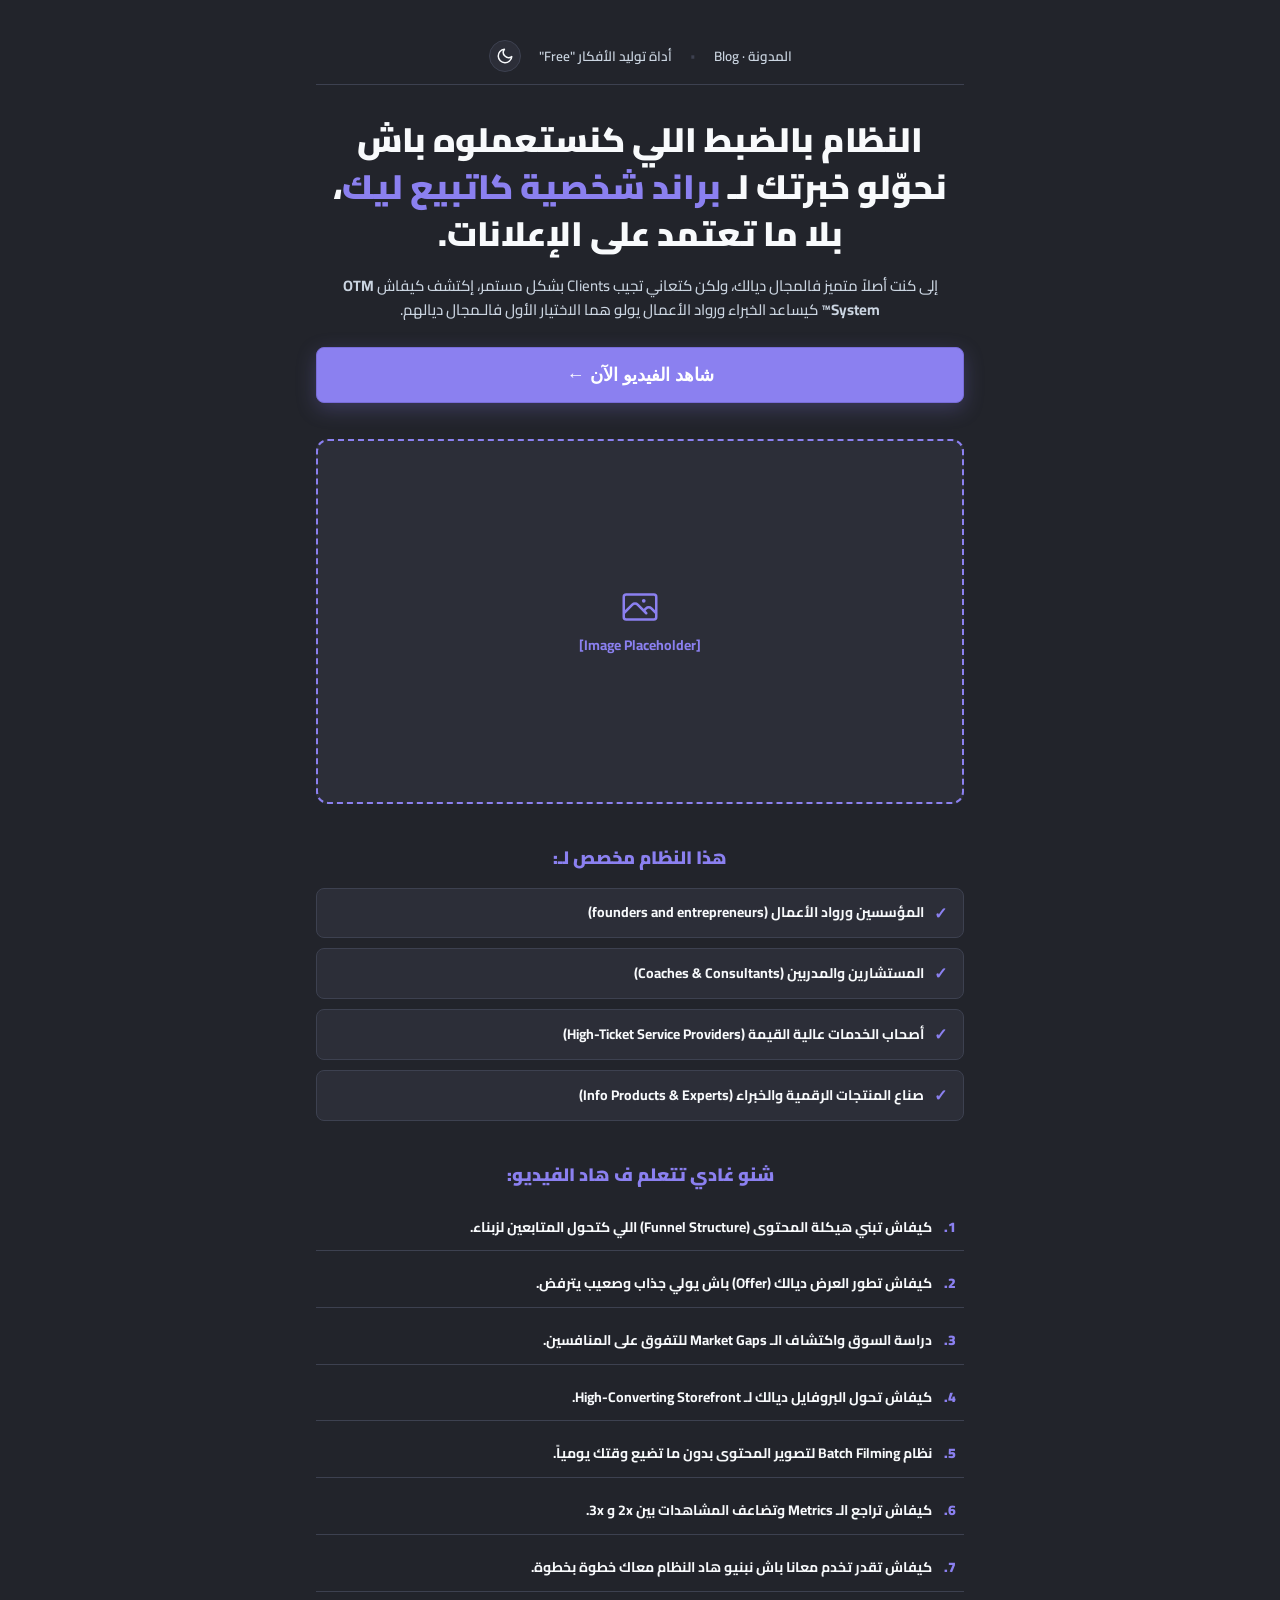
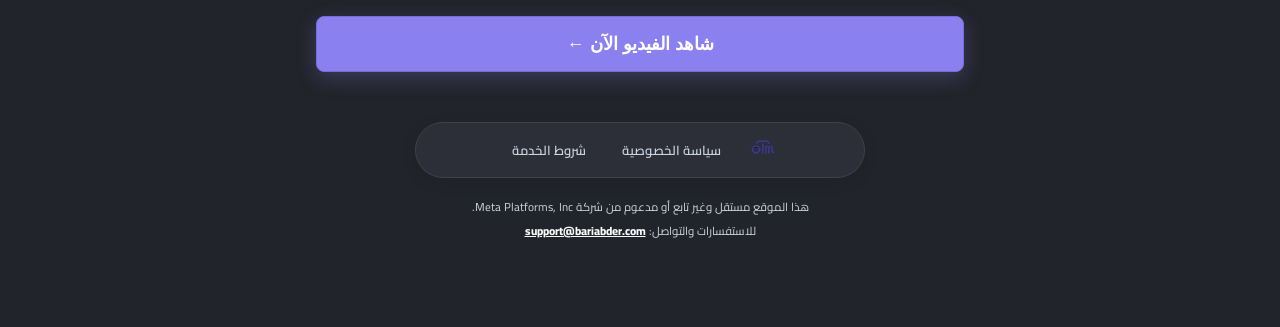
==== commit 21bc928a: "Add files via upload" ====
--- a/index.html
+++ b/index.html
@@ -8,7 +8,7 @@
   <link rel="icon" type="image/png" href="main-logo.png">
   <link rel="preconnect" href="https://fonts.googleapis.com">
   <link href="https://fonts.googleapis.com/css2?family=Cairo:wght@400;500;700;800;900&family=Playfair+Display:wght@700;900&display=swap" rel="stylesheet">
-
+<link rel="stylesheet" href="style.css">
 
 </head>
 <body>
@@ -138,7 +138,7 @@
     </div>
   </div>
 
-  <script>
+  <script src="script.js">
     const modal = document.getElementById('leadModal');
     const form = document.getElementById('leadForm');
 
@@ -186,5 +186,6 @@
       });
     });
   </script>
+
 </body>
-</html>
+</html>
--- a/style.css
+++ b/style.css
@@ -0,0 +1,810 @@
+/* =========================================================
+   1. CORE VARIABLES & THEME SETUP
+   ========================================================= */
+* ,
+*::before,
+*::after { 
+  box-sizing: border-box; 
+  margin: 0; 
+  padding: 0; 
+}
+
+:root {
+  /* Softer Slate Dark Palette (Default) */
+  --accent: #8B80F0;
+  --accent-hover: #786CD8;
+  --accent-light: rgba(139, 128, 240, 0.15);
+
+  --brand-purple: #8B80F0;
+  --brand-purple-hover: #786CD8;
+  --brand-purple-light: rgba(139, 128, 240, 0.15);
+
+  --bg-color: #22242B;
+  --card-bg: #2C2E38;
+  --card-hover: #353844;
+
+  --text-main: #F8FAFC;
+  --text-muted: #CBD5E1;
+
+  --border-color: #3D4150;
+  --border-light: #3D4150;
+
+  --success: #10B981;
+  --warning: #F59E0B;
+  --danger: #EF4444;
+
+  --gap: 40px;
+}
+
+/* Clean Light Theme Override */
+body.light-theme {
+  --accent: #524AB5;
+  --accent-hover: #413a96;
+  --accent-light: rgba(82, 74, 181, 0.1);
+
+  --brand-purple: #524AB5;
+  --brand-purple-hover: #413A96;
+  --brand-purple-light: rgba(82, 74, 181, 0.1);
+
+  --bg-color: #F9FAFB;
+  --card-bg: #FFFFFF;
+  --card-hover: #F3F4F6;
+
+  --text-main: #111827;
+  --text-muted: #4B5563;
+
+  --border-color: #E5E7EB;
+  --border-light: #E5E7EB;
+}
+
+/* =========================================================
+   2. BASE STYLES & TYPOGRAPHY
+   ========================================================= */
+html { 
+  scroll-behavior: smooth;
+}
+
+body {
+  font-family: 'Cairo', sans-serif;
+  background-color: var(--bg-color);
+  color: var(--text-main);
+  font-size: 14.5px;
+  line-height: 1.55;
+  overflow-x: hidden; 
+  margin: 0;
+  padding: 0;
+  transition: background-color 0.25s ease, color 0.25s ease;
+}
+
+.highlight { color: var(--brand-purple); }
+.text-center { text-align: center; }
+
+h2 { 
+  font-size: clamp(22px, 4vw, 30px); 
+  font-weight: 900; 
+  line-height: 1.35; 
+  letter-spacing: -0.01em; 
+  margin-bottom: 16px; 
+  text-align: center; 
+}
+h2 em { font-style: normal; color: var(--accent); }
+
+/* =========================================================
+   3. LAYOUT & CONTAINERS
+   ========================================================= */
+.container {
+  width: 100%;
+  max-width: 680px;
+  margin: 0 auto;
+  padding: 40px 16px;
+}
+
+.hero-section,
+.otm-process-section,
+.proof-section,
+.faq-section,
+.about-wrapper,
+.final-cta {
+  width: 100%;
+  max-width: 750px !important;
+  margin: 0 auto !important;
+  padding-left: 16px !important;
+  padding-right: 16px !important;
+}
+
+.section { 
+  padding: 40px 0; 
+  width: 100%;
+  position: relative;
+  z-index: 2;
+}
+
+/* =========================================================
+   4. NAVIGATION & TOGGLES
+   ========================================================= */
+.top-nav {
+  display: flex;
+  align-items: center;
+  justify-content: center;
+  gap: 18px;
+  margin-bottom: 32px;
+  padding-bottom: 12px;
+  border-bottom: 1px solid var(--border-light);
+}
+
+.top-nav a {
+  color: var(--text-muted);
+  text-decoration: none;
+  font-size: 13.5px;
+  font-weight: 600;
+  transition: color 0.2s ease;
+}
+.top-nav a:hover { color: var(--brand-purple); }
+.top-nav .nav-sep { color: var(--border-light); font-size: 12px; }
+
+.theme-toggle-btn {
+  background: var(--card-bg);
+  border: 1px solid var(--border-light);
+  color: var(--text-main);
+  padding: 6px;
+  border-radius: 50%;
+  cursor: pointer;
+  display: inline-flex;
+  align-items: center;
+  justify-content: center;
+  transition: all 0.2s ease;
+  outline: none;
+}
+
+.theme-toggle-btn:hover {
+  border-color: var(--brand-purple);
+  color: var(--brand-purple);
+  transform: scale(1.05);
+}
+
+.theme-toggle-btn .icon-sun { display: none; }
+.theme-toggle-btn .icon-moon { display: block; }
+
+body.light-theme .theme-toggle-btn .icon-sun { display: block; }
+body.light-theme .theme-toggle-btn .icon-moon { display: none; }
+
+/* =========================================================
+   5. BUTTONS & HEADERS
+   ========================================================= */
+.btn-primary { 
+  display: block; 
+  width: 100%; 
+  background: var(--accent); 
+  color: #ffffff; 
+  font-family: inherit; 
+  font-size: 17px; 
+  font-weight: 700; 
+  padding: 14px 32px; 
+  border-radius: 8px; 
+  text-decoration: none; 
+  text-align: center;
+  transition: all 0.2s; 
+  border: none;
+  cursor: pointer;
+  box-shadow: 0 8px 20px rgba(139, 128, 240, 0.25);
+}
+.btn-primary:hover { 
+  background: var(--accent-hover); 
+  transform: translateY(-2px); 
+}
+
+.btn-cta {
+  display: flex;
+  align-items: center;
+  justify-content: center;
+  gap: 10px;
+  width: 100%;
+  background: var(--brand-purple);
+  color: #FFFFFF;
+  font-size: 18px;
+  font-weight: 800;
+  padding: 16px 32px;
+  border-radius: 8px;
+  border: 1px solid var(--brand-purple-hover);
+  cursor: pointer;
+  box-shadow: 0 6px 20px rgba(139, 128, 240, 0.25);
+  transition: all 0.2s ease;
+  margin-top: 24px;
+}
+.btn-cta:hover {
+  background: var(--brand-purple-hover);
+  transform: translateY(-2px);
+}
+
+.hero-header { text-align: center; width: 100%; margin: 0 auto 30px; }
+.hero-header h1 {
+  font-size: clamp(24px, 5vw, 38px);
+  font-weight: 900;
+  line-height: 1.3;
+  color: var(--text-main);
+  margin: 0 auto 20px;
+}
+
+.header-box { text-align: center; margin-bottom: 28px; }
+.header-box h1 {
+  font-size: clamp(22px, 4.5vw, 34px);
+  font-weight: 900;
+  line-height: 1.38;
+  color: var(--text-main);
+  margin-bottom: 16px;
+}
+.header-box h1 .highlight { color: var(--brand-purple); }
+
+.sub-description {
+  font-size: 15px;
+  color: var(--text-muted);
+  font-weight: 500;
+  line-height: 1.65;
+  max-width: 620px;
+  margin: 0 auto 20px;
+}
+
+.subtitle-premium-light { 
+  font-size: clamp(14px, 3.5vw, 16px); 
+  font-weight: 500; 
+  color: var(--text-muted); 
+  line-height: 1.6;
+  text-align: center;
+}
+
+/* =========================================================
+   6. EXPLAINER SPECIFIC SECTIONS (OTM, Proof, About)
+   ========================================================= */
+.video-wrap { 
+  width: 100%; 
+  background: #000; 
+  border-radius: 12px; 
+  aspect-ratio: 16/9; 
+  position: relative; 
+  overflow: hidden; 
+  box-shadow: 0 24px 50px rgba(0, 0, 0, 0.2); 
+  border: 1px solid var(--border-color);
+}
+
+.otm-process-section {
+  background-color: transparent;
+  padding: 40px 0;
+}
+.otm-container { width: 100%; }
+.otm-header { text-align: center; margin-bottom: 32px; }
+.otm-header p { font-size: 15px; color: var(--text-muted); }
+.otm-grid {
+  display: grid;
+  grid-template-columns: repeat(3, 1fr);
+  gap: 16px;
+  width: 100%;
+}
+.otm-card {
+  background-color: var(--card-bg);
+  border: 1px solid var(--border-color);
+  border-radius: 16px;
+  padding: 20px 16px;
+  display: flex;
+  flex-direction: column;
+  box-shadow: 0 4px 20px rgba(0,0,0,0.08);
+}
+.otm-visual-box {
+  background-color: rgba(255, 250, 240, 0.05); 
+  border-radius: 12px;
+  height: 140px; 
+  width: 100%;
+  display: flex;
+  align-items: center;
+  justify-content: center;
+  margin-bottom: 16px;
+  position: relative;
+  overflow: hidden;
+  border: 1px solid var(--border-color);
+}
+
+.mock-market-analysis { display: flex; align-items: center; justify-content: space-around; width: 90%; }
+.analysis-column { display: flex; flex-direction: column; align-items: center; }
+.dot-cluster { position: relative; width: 50px; height: 50px; }
+.cluster-dot { width: 8px; height: 8px; background-color: #cbd5e1; border-radius: 50%; position: absolute; }
+.cluster-dot:nth-child(1) { top: 4px; left: 21px; }
+.cluster-dot:nth-child(2) { top: 16px; left: 4px; }
+.cluster-dot:nth-child(3) { top: 16px; left: 38px; }
+.cluster-dot:nth-child(4) { top: 32px; left: 10px; }
+.cluster-dot:nth-child(5) { top: 32px; left: 32px; }
+
+.gap-target {
+  width: 40px; height: 40px; border: 2px dashed var(--accent); border-radius: 50%; display: flex; align-items: center; justify-content: center;
+  animation: pulse-ring 3s infinite ease-in-out;
+}
+.gap-dot { width: 10px; height: 10px; background-color: var(--accent); border-radius: 50%; }
+.analysis-label { font-size: 11px; font-weight: 700; color: #94a3b8; margin-top: 8px; }
+.analysis-label.accent { color: var(--accent); }
+
+.mock-profile-toggle-container { display: flex; flex-direction: column; align-items: center; gap: 10px; }
+.mock-profile-widget { background-color: rgba(255, 238, 214, 0.1); border-radius: 10px; padding: 10px 14px; width: 140px; display: flex; align-items: center; justify-content: space-between; }
+.profile-widget-text { font-size: 13px; font-weight: 700; color: var(--text-main); }
+.mock-switch { width: 32px; height: 18px; background-color: var(--accent); border-radius: 10px; position: relative; }
+.mock-switch-knob { width: 10px; height: 10px; background-color: #ffffff; border-radius: 50%; position: absolute; right: 3px; top: 4px; }
+.optimized-badge { font-size: 11px; font-weight: 800; color: var(--accent); background: var(--accent-light); padding: 2px 8px; border-radius: 20px; }
+
+.mock-growth-chart { width: 90%; display: flex; flex-direction: column; gap: 8px; }
+.chart-metric-header { display: flex; align-items: baseline; justify-content: space-between; }
+.metric-value { font-size: 24px; font-weight: 900; color: var(--text-main); line-height: 1; }
+.metric-unit { font-size: 11px; font-weight: 700; color: var(--accent); }
+.chart-canvas { width: 100%; height: 35px; }
+
+.step-badge { width: 26px; height: 26px; background-color: var(--bg-color); border: 1px solid var(--border-color); color: var(--text-main); font-size: 12px; font-weight: 800; border-radius: 50%; display: flex; align-items: center; justify-content: center; margin-bottom: 12px; }
+.otm-card h3 { font-size: 16px; font-weight: 800; color: var(--text-main); margin-bottom: 8px; line-height: 1.4; }
+.otm-card p { font-size: 13px; line-height: 1.6; color: var(--text-muted); text-align: justify; }
+
+@keyframes pulse-ring {
+  0%, 100% { transform: scale(1); opacity: 1; }
+  50% { transform: scale(1.05); opacity: 0.9; }
+}
+
+/* Proof Section */
+.proof-section { padding: 40px 0; }
+.proof-container { 
+  display: flex; 
+  flex-direction: column; 
+  gap: 28px; 
+  width: 100%; 
+}
+.proof-sidebar { width: 100%; text-align: center; align-items: center; display: flex; flex-direction: column; }
+.projects-tag { color: var(--accent); font-weight: 700; font-size: 14px; margin-bottom: 8px; display: block; }
+.proof-sidebar h2 { text-align: center; margin-bottom: 16px; }
+
+.proof-cta-wrapper {
+  width: 100%;
+  display: flex;
+  justify-content: center;
+  align-items: center;
+  margin-top: 20px;
+}
+
+.proof-cta {
+  display: flex;
+  justify-content: center;
+  width: 100%;
+}
+
+.btn-circle-cta {
+  display: inline-block; 
+  background: var(--accent); 
+  color: #ffffff; 
+  font-size: 15px; 
+  font-weight: 700; 
+  padding: 10px 30px; 
+  border-radius: 50px; 
+  text-decoration: none;
+  text-align: center;
+  box-shadow: 0 6px 15px rgba(139, 128, 240, 0.2); 
+  transition: background 0.2s, transform 0.2s;
+}
+.btn-circle-cta:hover { 
+  background: var(--accent-hover); 
+}
+
+.proof-videos-container { 
+  display: flex; 
+  flex-direction: row; 
+  gap: 16px; 
+  width: 100%; 
+  justify-content: center; 
+}
+.video-card-v2 { 
+  flex: 0.8; 
+  border-radius: 12px; 
+  overflow: hidden; 
+  box-shadow: 0 4px 15px rgba(0,0,0,0.2); 
+  background: #000; 
+  max-width: 240px;
+}
+.video-card-v2 wistia-player { width: 100%; display: block; }
+
+.proof-cards-stack { 
+  display: grid;
+  grid-template-columns: repeat(3, 1fr);
+  gap: 12px; 
+  width: 100%; 
+}
+.custom-proof-box { 
+  background: var(--card-bg) !important; 
+  border: 1px solid var(--border-color) !important;
+  border-radius: 14px !important; 
+  padding: 16px !important; 
+  text-align: right !important; 
+  display: flex;
+  flex-direction: column;
+  justify-content: space-between;
+}
+.custom-proof-box p { font-size: 12.5px !important; color: var(--text-muted) !important; line-height: 1.5 !important; font-weight: 600 !important; margin-bottom: 12px !important; }
+.custom-review-author { display: flex !important; align-items: center !important; gap: 8px !important; border-top: 1px solid var(--border-color) !important; padding-top: 8px !important; }
+.custom-review-author img { width: 30px !important; height: 30px !important; border-radius: 50% !important; object-fit: cover !important; }
+.custom-review-info strong { display: block !important; color: var(--text-main) !important; font-size: 12px !important; font-weight: 800 !important; }
+.custom-review-info span { display: block !important; color: var(--accent) !important; font-size: 10.5px !important; }
+
+/* About Section */
+.about-wrapper { padding: 40px 0; }
+.about-container { background: var(--card-bg); border: 1px solid var(--border-color); border-radius: 16px; padding: 24px; width: 100%; box-shadow: 0 4px 20px rgba(0,0,0,0.08); }
+.founder-header { display: flex; align-items: center; gap: 16px; margin-bottom: 20px; }
+.founder-img { width: 64px; height: 64px; border-radius: 50%; object-fit: cover; border: 2px solid var(--accent-light); padding: 3px; }
+.about-content { text-align: right; width: 100%; }
+.about-content p { font-size: 15px; color: var(--text-muted); margin-bottom: 16px; line-height: 1.7; font-weight: 500;}
+.about-content p strong { color: var(--text-main); font-weight: 800; }
+
+.trust-stats { display: flex; flex-direction: row; gap: 12px; width: 100%; margin-top: 24px; }
+.stat-box { flex: 1; background: var(--bg-color); padding: 16px 8px; border-radius: 10px; border: 1px solid var(--border-color); text-align: center; }
+.stat-num { font-size: 22px; font-weight: 900; color: var(--accent); margin-bottom: 2px; display: block; }
+.stat-label { font-size: 12px; color: var(--text-muted); font-weight: 700; }
+
+/* FAQ Section */
+.faq-container { display: flex; flex-direction: column; gap: 12px; margin-top: 24px; width: 100%; }
+.faq-item { background: var(--card-bg); border: 1px solid var(--border-color); border-radius: 10px; overflow: hidden; }
+.faq-item[open] { border-color: var(--accent); }
+.faq-item summary { padding: 16px 20px; font-size: 15px; font-weight: 800; color: var(--text-main); cursor: pointer; display: flex; justify-content: space-between; align-items: center; user-select: none; list-style: none; }
+.faq-item summary::after { content: '←'; font-size: 16px; color: var(--accent); transition: transform 0.3s ease; }
+.faq-item[open] summary::after { transform: rotate(-90deg); }
+.faq-item summary::-webkit-details-marker { display: none; }
+.faq-answer { padding: 0 20px 16px; font-size: 14px; color: var(--text-muted); line-height: 1.6; font-weight: 600; }
+.faq-item[open] .faq-answer { border-top: 1px solid var(--border-color); padding-top: 12px; }
+
+/* =========================================================
+   7. INDEX SPECIFIC COMPONENTS (Placeholder & Lists)
+   ========================================================= */
+.testimonial-placeholder-wrapper { margin: 36px 0; width: 100%; }
+.image-placeholder {
+  width: 100%;
+  aspect-ratio: 16 / 9;
+  background-color: var(--card-bg);
+  border: 2px dashed var(--brand-purple);
+  border-radius: 12px;
+  display: flex;
+  flex-direction: column;
+  align-items: center;
+  justify-content: center;
+  color: var(--brand-purple);
+  text-align: center;
+  padding: 20px;
+}
+.image-placeholder span { font-size: 14px; font-weight: 700; margin-top: 8px; }
+
+.info-section-title {
+  text-align: center;
+  font-size: 18px;
+  font-weight: 900;
+  color: var(--brand-purple);
+  margin: 40px 0 16px;
+}
+
+.check-list, .numbered-list {
+  list-style: none;
+  display: flex;
+  flex-direction: column;
+  gap: 10px;
+  margin-bottom: 24px;
+}
+
+.check-list li {
+  background: var(--card-bg);
+  border: 1px solid var(--border-light);
+  padding: 12px 16px;
+  border-radius: 8px;
+  font-size: 14px;
+  font-weight: 700;
+  color: var(--text-main);
+  display: flex;
+  align-items: center;
+  gap: 10px;
+}
+.check-list li::before {
+  content: "✓";
+  color: var(--brand-purple);
+  font-weight: 900;
+  font-size: 16px;
+}
+
+.numbered-list li {
+  background: transparent;
+  border-bottom: 1px solid var(--border-light);
+  padding: 12px 8px;
+  font-size: 14px;
+  font-weight: 700;
+  color: var(--text-main);
+  display: flex;
+  align-items: flex-start;
+  gap: 12px;
+}
+.numbered-list .num { color: var(--brand-purple); font-weight: 900; }
+
+/* =========================================================
+   8. MULTI-STEP FORM (EXPLAINER)
+   ========================================================= */
+.gradient-master-container {
+  position: relative;
+  background: transparent; 
+  width: 100%;
+}
+
+.final-cta { padding: 40px 0 0; width: 100%; }
+.application-form { width: 70%; margin: 0 auto; }
+
+.step-form-container {
+  background-color: #524bb5 !important; 
+  border: 1px solid rgba(255, 255, 255, 0.2) !important; 
+  border-radius: 16px; 
+  padding: 24px; 
+  width: 100%; 
+  height: 520px; 
+  box-sizing: border-box; 
+  display: flex; 
+  flex-direction: column;
+}
+
+.form-fixed-header { 
+  border-bottom: 1px solid rgba(255, 255, 255, 0.2) !important; 
+  padding-bottom: 12px; 
+  margin-bottom: 16px; 
+}
+.form-fixed-header h3 { 
+  font-size: 17px; 
+  color: #FFFFFF !important; 
+  margin: 0 0 4px 0; 
+  font-weight: 700; 
+}
+.form-fixed-header p { 
+  font-size: 12px; 
+  color: rgba(255, 255, 255, 0.8) !important; 
+  margin: 0; 
+}
+
+.form-progress-bar { 
+  background: rgba(255, 255, 255, 0.2) !important; 
+  height: 5px; 
+  border-radius: 3px; 
+  margin-bottom: 20px; 
+}
+.progress-fill { 
+  background: #FFFFFF !important; 
+  height: 100%; 
+  width: 0%; 
+  transition: width 0.4s ease; 
+}
+
+.form-steps-body { 
+  flex-grow: 1; 
+  display: flex; 
+  flex-direction: column; 
+  overflow-y: auto; 
+}
+
+.form-step { 
+  display: none !important; 
+  flex-direction: column; 
+  animation: fadeIn 0.3s ease forwards; 
+}
+
+.form-step.active { 
+  display: flex !important; 
+}
+
+@keyframes fadeIn { 
+  from { opacity: 0; } 
+  to { opacity: 1; } 
+}
+
+.form-step label { 
+  font-size: 15px; 
+  font-weight: 700; 
+  color: #FFFFFF !important; 
+  margin-bottom: 12px; 
+  line-height: 1.5; 
+}
+
+.form-step input[type="text"], 
+.form-step input[type="tel"], 
+.form-step input[type="url"], 
+.form-step select, 
+.form-step textarea {
+  background: rgba(255, 255, 255, 0.12) !important; 
+  border: 1px solid rgba(255, 255, 255, 0.3) !important; 
+  padding: 12px; 
+  border-radius: 8px; 
+  color: #FFFFFF !important; 
+  font-size: 15px; 
+  outline: none; 
+  width: 100%; 
+  box-sizing: border-box; 
+  font-family: 'Cairo', sans-serif;
+}
+
+.form-step select option {
+  color: #111827 !important;
+  background-color: #FFFFFF !important;
+}
+
+.form-step input::placeholder,
+.form-step textarea::placeholder {
+  color: rgba(255, 255, 255, 0.6) !important;
+}
+
+.radio-group { 
+  display: flex; 
+  flex-direction: column; 
+  gap: 10px; 
+}
+.radio-label { 
+  display: flex; 
+  align-items: center; 
+  gap: 10px; 
+  cursor: pointer; 
+  font-size: 14px !important; 
+  color: #FFFFFF !important; 
+}
+.radio-label input { 
+  accent-color: #FFFFFF !important; 
+  width: 16px; 
+  height: 16px; 
+}
+
+.form-navigation { 
+  display: flex; 
+  justify-content: flex-start; 
+  gap: 10px; 
+  margin-top: auto; 
+  padding-top: 20px; 
+}
+
+.btn-next, 
+.btn-submit-form { 
+  background: #FFFFFF !important; 
+  color: #524bb5 !important; 
+  border: none !important; 
+  padding: 10px 24px; 
+  border-radius: 8px; 
+  font-weight: 700; 
+  cursor: pointer; 
+  font-family: 'Cairo', sans-serif; 
+}
+
+.btn-prev { 
+  background: transparent !important; 
+  border: 1px solid rgba(255, 255, 255, 0.4) !important; 
+  color: #FFFFFF !important; 
+  padding: 10px 20px; 
+  border-radius: 8px; 
+  font-weight: 500; 
+  cursor: pointer; 
+  font-family: 'Cairo', sans-serif; 
+}
+
+.brand-statement { text-align: center; margin: 40px auto 24px; }
+.brand-statement h2 { font-family: 'Georgia', serif; font-style: italic; font-weight: 500; font-size: 22px; color: var(--text-main); }
+
+/* =========================================================
+   9. MODAL COMPONENT (INDEX)
+   ========================================================= */
+.modal-overlay {
+  position: fixed;
+  top: 0; left: 0; width: 100%; height: 100%;
+  background: rgba(0, 0, 0, 0.6);
+  backdrop-filter: blur(4px);
+  display: none;
+  justify-content: center;
+  align-items: center;
+  z-index: 9999;
+  padding: 16px;
+}
+.modal-overlay.active { display: flex; }
+
+.modal-card {
+  background: var(--card-bg);
+  border-radius: 18px;
+  width: 100%;
+  max-width: 480px;
+  padding: 32px 28px;
+  position: relative;
+  border: 1px solid var(--border-light);
+  box-shadow: 0 20px 40px rgba(0, 0, 0, 0.3);
+}
+
+.close-btn {
+  position: absolute;
+  top: 16px; left: 16px;
+  background: none; border: none;
+  font-size: 22px; cursor: pointer; color: var(--text-muted);
+}
+
+.modal-card h2 { font-size: 20px; font-weight: 900; text-align: center; margin-bottom: 20px; color: var(--text-main); }
+.form-group { margin-bottom: 14px; text-align: right; }
+.form-group label { display: block; font-size: 13px; font-weight: 700; margin-bottom: 6px; color: var(--text-main); }
+.form-group input {
+  width: 100%;
+  padding: 12px 14px;
+  border-radius: 8px;
+  border: 1px solid var(--border-light);
+  background: var(--bg-color);
+  color: var(--text-main);
+  font-family: inherit;
+  font-size: 14px;
+  outline: none;
+}
+.form-group input:focus { border-color: var(--brand-purple); }
+
+#email, #whatsapp {
+  direction: ltr !important;
+  text-align: left !important;
+}
+
+.modal-disclaimer { font-size: 10px; color: var(--text-muted); line-height: 1.4; text-align: center; margin-top: 14px; }
+
+/* =========================================================
+   10. FOOTER & DIVIDERS
+   ========================================================= */
+footer { 
+  position: relative; 
+  z-index: 3; 
+  padding-bottom: 40px; 
+  margin-top: 50px;
+  width: 100%; 
+  text-align: center; 
+} 
+
+.footer-pill {
+  max-width: 450px; 
+  margin: 0 auto 20px; 
+  display: flex; 
+  justify-content: center; 
+  align-items: center; 
+  gap: 20px; 
+  padding: 10px 20px; 
+  border-radius: 100px;
+  background: var(--card-bg); 
+  border: 1px solid var(--border-color); 
+  box-shadow: 0 4px 15px rgba(0,0,0,0.1);
+}
+
+.footer-pill-links { display: flex; gap: 20px; align-items: center; }
+.footer-pill-links a { color: var(--text-muted); text-decoration: none; font-size: 13px; font-weight: 600; margin: 0 8px; }
+.footer-disclaimers { width: 100%; font-size: 11.5px; color: var(--text-muted); line-height: 1.6; }
+.footer-disclaimers p { margin-bottom: 6px; }
+.footer-disclaimers a { color: var(--text-muted); text-decoration: underline; }
+
+.footer-disclaimers a[href^="mailto:"] {
+  color: var(--text-main) !important;
+  font-weight: 800;
+  text-decoration: underline;
+}
+
+.otm-spacer-divider { padding: 40px 0; display: flex; align-items: center; justify-content: center; width: 100%; }
+.otm-spacer-line { width: 100%; height: 1px; background: linear-gradient(90deg, transparent, var(--border-color) 20%, var(--border-color) 80%, transparent); opacity: 0.6; }
+
+/* =========================================================
+   11. RESPONSIVE MOBILE ADAPTATIONS
+   ========================================================= */
+@media (max-width: 768px) {
+  .otm-grid {
+    grid-template-columns: 1fr;
+    gap: 20px;
+  }
+  .proof-cards-stack {
+    grid-template-columns: 1fr;
+    gap: 16px;
+  }
+  .proof-videos-container {
+    flex-direction: column;
+    align-items: center;
+  }
+  .video-card-v2 {
+    width: 100%;
+    max-width: 280px;
+  }
+  .application-form { width: 100%; }
+}
+
+@media (max-width: 600px) {
+  .trust-stats { flex-direction: column; gap: 10px; }
+  .footer-pill { padding: 8px 16px; gap: 12px; }
+  .footer-pill-links { gap: 12px; }
+  .step-form-container { padding: 16px; }
+}
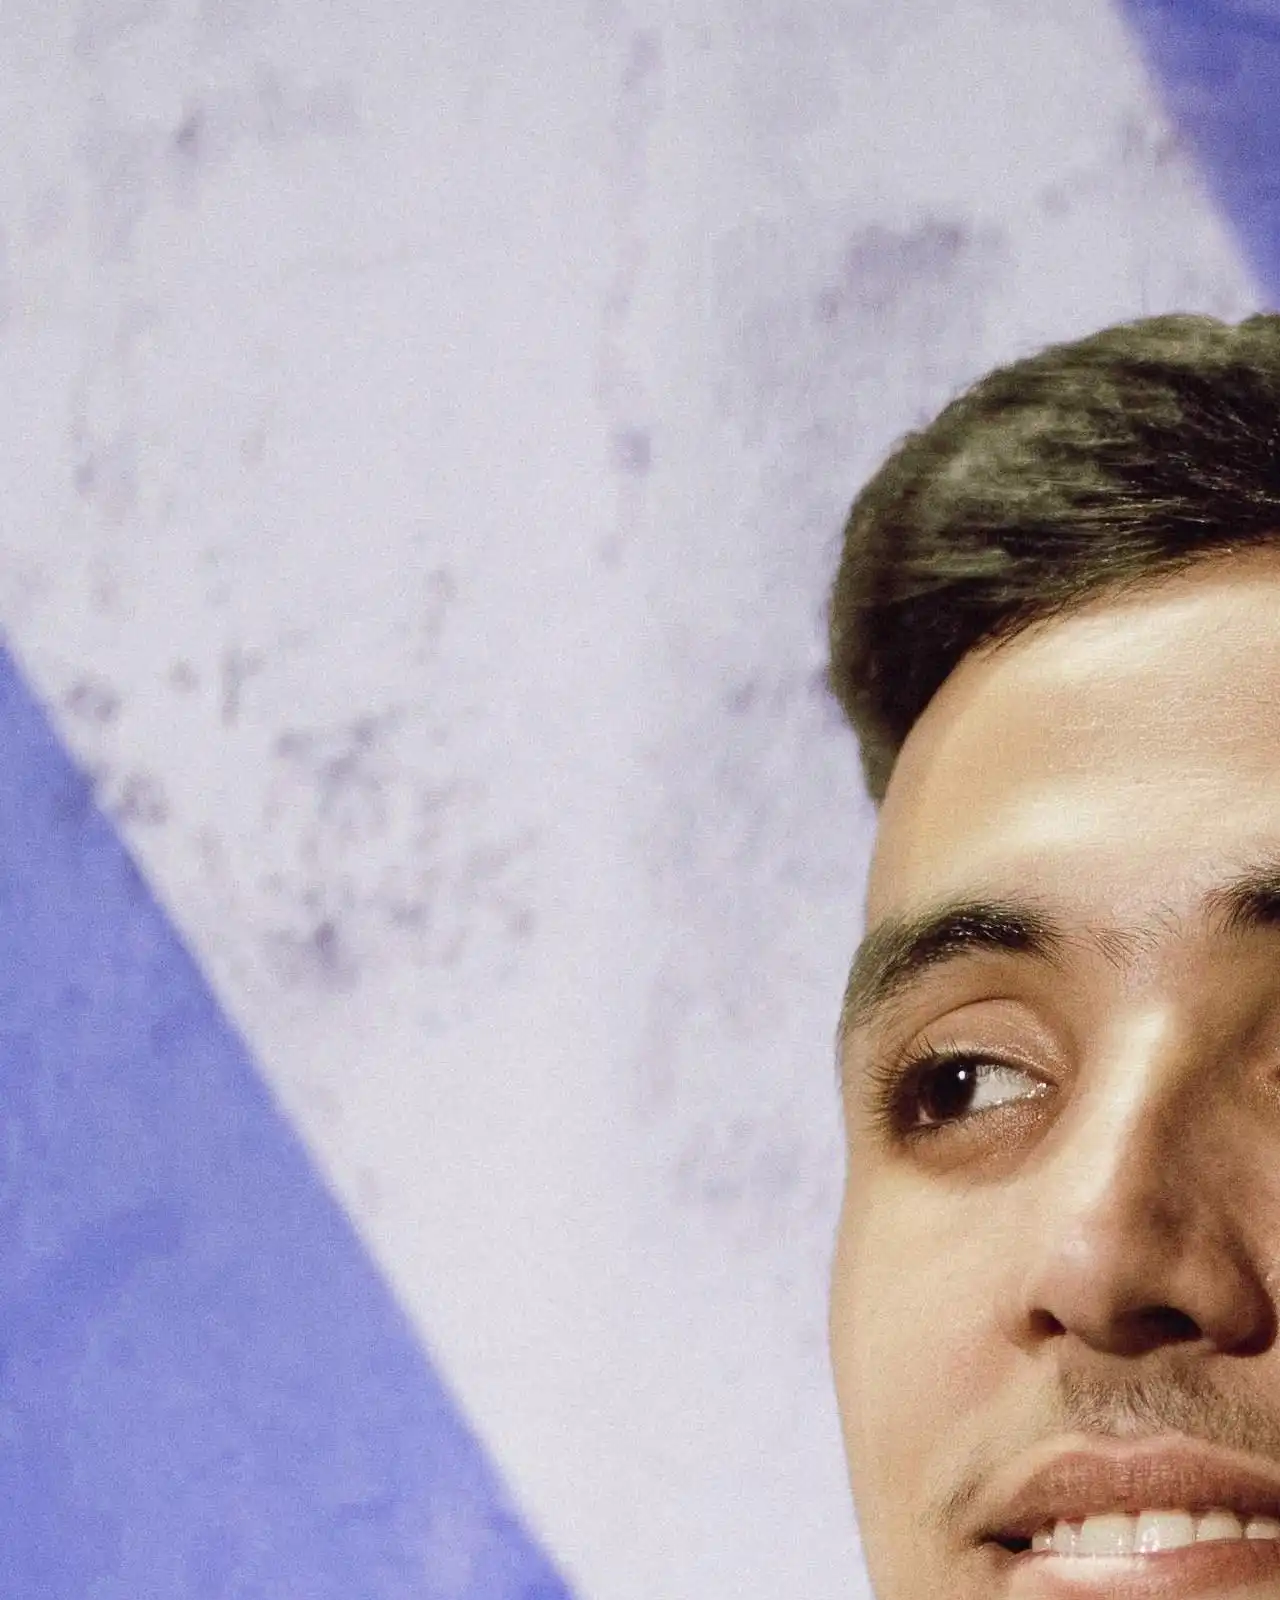
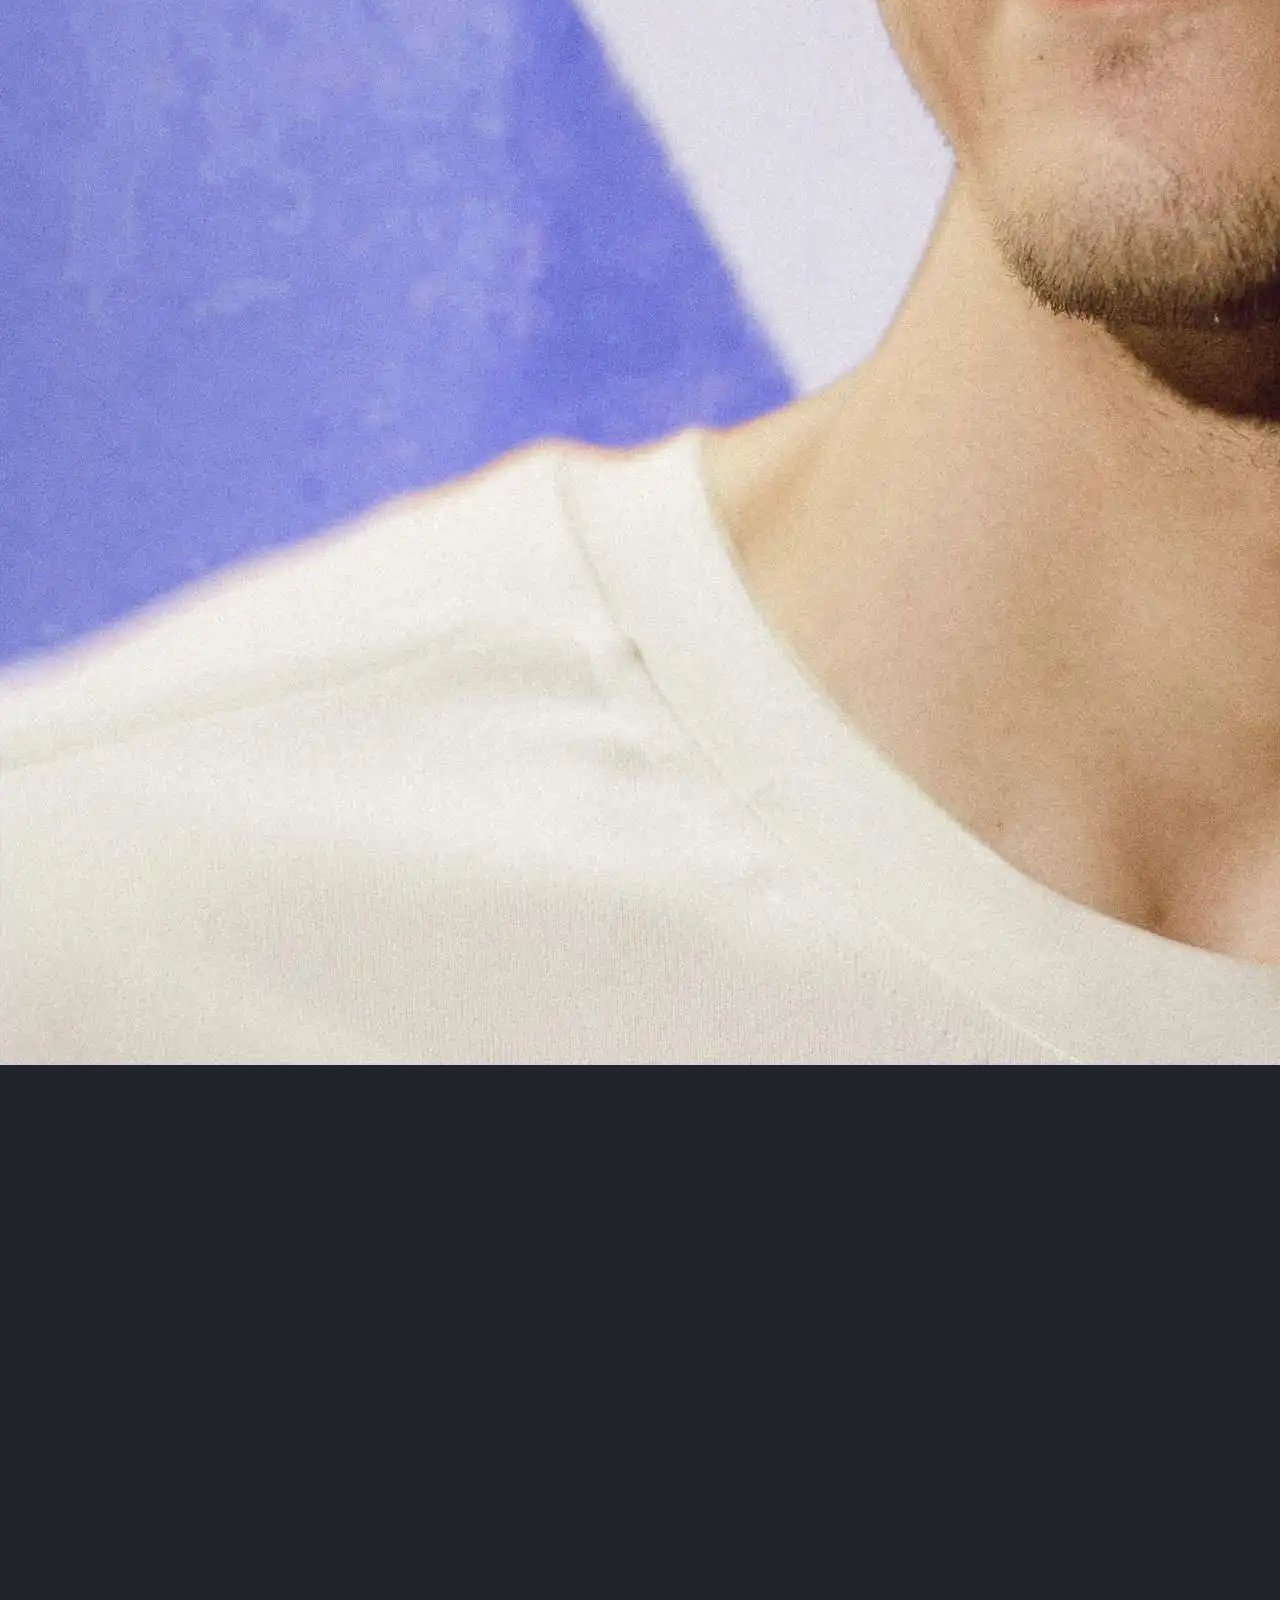
==== commit fbeca4f3: "Update index.html" ====
--- a/index.html
+++ b/index.html
@@ -1,191 +1,189 @@
 <!DOCTYPE html>
 <html lang="ar" dir="rtl">
 <head>
-  <meta charset="UTF-8">
-  <meta name="viewport" content="width=device-width, initial-scale=1.0">
-  <title>OTM System™ — Bariabder</title>
-  
-  <link rel="icon" type="image/png" href="main-logo.png">
-  <link rel="preconnect" href="https://fonts.googleapis.com">
-  <link href="https://fonts.googleapis.com/css2?family=Cairo:wght@400;500;700;800;900&family=Playfair+Display:wght@700;900&display=swap" rel="stylesheet">
-<link rel="stylesheet" href="style.css">
+    <meta charset="UTF-8">
+    <meta name="viewport" content="width=device-width, initial-scale=1.0">
+    <title>أداة توليد الأفكار — OTM System</title>
 
+    <link rel="preconnect" href="https://fonts.googleapis.com">
+    <link rel="preconnect" href="https://fonts.gstatic.com" crossorigin>
+    <link href="https://fonts.googleapis.com/css2?family=Cairo:wght@400;500;700;800;900&display=swap" rel="stylesheet">
+
+    <link rel="stylesheet" href="style.css">
+    <link rel="icon" type="image/png" href="main-logo.png">
 </head>
 <body>
 
-  <div class="container">
-    <!-- CLEAN MINIMAL TEXT NAVIGATION MENU -->
-    <nav class="top-nav">
-      <a href="https://blog.bariabder.com/">المدونة · Blog</a>
-      <span class="nav-sep">•</span>
-      <a href="https://www.bariabder.com/idea/">أداة توليد الأفكار "Free"</a>
-      
-      <button id="themeToggle" class="theme-toggle-btn" aria-label="Toggle theme">
-    <!-- Sun icon for light mode -->
-    <svg class="icon-sun" width="18" height="18" viewBox="0 0 24 24" fill="none" stroke="currentColor" stroke-width="2" stroke-linecap="round" stroke-linejoin="round">
-      <circle cx="12" cy="12" r="5"></circle>
-      <line x1="12" y1="1" x2="12" y2="3"></line>
-      <line x1="12" y1="21" x2="12" y2="23"></line>
-      <line x1="4.22" y1="4.22" x2="5.64" y2="5.64"></line>
-      <line x1="18.36" y1="18.36" x2="19.78" y2="19.78"></line>
-      <line x1="1" y1="12" x2="3" y2="12"></line>
-      <line x1="21" y1="12" x2="23" y2="12"></line>
-      <line x1="4.22" y1="19.78" x2="5.64" y2="18.36"></line>
-      <line x1="18.36" y1="5.64" x2="19.78" y2="4.22"></line>
-    </svg>
-    <!-- Moon icon for dark mode -->
-    <svg class="icon-moon" width="18" height="18" viewBox="0 0 24 24" fill="none" stroke="currentColor" stroke-width="2" stroke-linecap="round" stroke-linejoin="round">
-      <path d="M21 12.79A9 9 0 1 1 11.21 3 7 7 0 0 0 21 12.79z"></path>
-    </svg>
-  </button>
-    </nav>
+    <!-- Ambient Glowing Background Accents -->
+    <div class="bg-glow-left"></div>
+    <div class="bg-glow-right"></div>
 
-    <!-- HERO HEADLINE STRUCTURE -->
-    <div class="header-box">
-      <h1>
-        النظام بالضبط اللي كنستعملوه باش نحوّلو خبرتك لـ <span class="highlight">براند شخصية كاتبيع ليك</span>، بلا ما تعتمد على الإعلانات.
-      </h1>
-      <p class="sub-description">
-        إلى كنت أصلاً متميز فالمجال ديالك، ولكن كتعاني تجيب Clients بشكل مستمر، إكتشف كيفاش <strong>OTM System™</strong> كيساعد الخبراء ورواد الأعمال يولو هما الاختيار الأول فالـمجال ديالهم.
-      </p>
+    <!-- Floating Top Menu Header -->
+    <header class="top-nav-header">
+        <div class="top-nav-pill">
+          
+ <!-- Profile / Brand -->
+            <a href="https://blog.bariabder.com/" class="nav-brand-profile">
+              <img src="bariabder.jpg" alt="bariabder" class="profile-avatar">
+                <span class="profile-name">Bari Abder</span>
+                
+            </a>
+          
+            <!-- Center Badge (Non-clickable) -->
+            <div class="nav-center-badge">
+                <svg width="14" height="14" viewBox="0 0 24 24" fill="none" stroke="currentColor" stroke-width="2.5" stroke-linecap="round" stroke-linejoin="round"><path d="M22 11.08V12a10 10 0 1 1-5.93-9.14"/><polyline points="22 4 12 14.01 9 11.01"/></svg>
+                <span>100% مجاني</span>
+            </div>
 
-      <!-- MAIN CTA 1 -->
-      <button class="btn-cta" onclick="openModal()">
-        شاهد الفيديو الآن ←
-      </button>
+          
+            <!-- Light/Dark Theme Switch -->
+            <button id="theme-toggle" class="theme-toggle-btn" aria-label="Toggle Theme">
+                <svg class="icon-sun" width="16" height="16" viewBox="0 0 24 24" fill="none" stroke="currentColor" stroke-width="2" stroke-linecap="round" stroke-linejoin="round"><circle cx="12" cy="12" r="5"/><line x1="12" y1="1" x2="12" y2="3"/><line x1="12" y1="21" x2="12" y2="23"/><line x1="4.22" y1="4.22" x2="5.64" y2="5.64"/><line x1="18.36" y1="18.36" x2="19.78" y2="19.78"/><line x1="1" y1="12" x2="3" y2="12"/><line x1="21" y1="12" x2="23" y2="12"/><line x1="4.22" y1="19.78" x2="5.64" y2="18.36"/><line x1="18.36" y1="5.64" x2="19.78" y2="4.22"/></svg>
+                <svg class="icon-moon" width="16" height="16" viewBox="0 0 24 24" fill="none" stroke="currentColor" stroke-width="2" stroke-linecap="round" stroke-linejoin="round"><path d="M21 12.79A9 9 0 1 1 11.21 3 7 7 0 0 0 21 12.79z"/></svg>
+            </button>
+          
+           
+        </div>
+    </header>
+
+    <div id="notification" class="notification"></div>
+
+    <div id="welcome-modal" class="modal-overlay">
+        <div class="modal-card">
+            <div class="modal-header-block">
+                <span class="modal-meta">ⓘ قبل البدء</span>
+                <h2>ملاحظة سريعة حول كيفية الاستخدام</h2>
+            </div>
+            <div class="modal-body-block">
+                <p>هذه الأداة تقدم اقتراحات فقط. معرفتك وخبرتك الشخصية ستساعدك على الحصول على أفضل النتائج.</p>
+                <p style="font-weight: 600; color: var(--accent);">💡 يرجى الكتابة باللغة العربية دائماً.</p>
+
+                <button id="close-modal-btn"> فلنبدأ ←</button>
+
+                <p class="modal-footer-note" style="font-size: 0.75rem; color: #a1a1aa; margin-top: 12px; text-align: center; line-height: 1.4;">
+                    باستمرارك في استخدام هذا المنتج، فإنك توافق على <a href="/Terms-of-Service" style="color: inherit; text-decoration: underline;">شروط الخدمة</a> و <a href="/privacy" style="color: inherit; text-decoration: underline;">سياسة الخصوصية</a> الخاصة بنا.
+                </p>
+            </div>
+        </div>
     </div>
 
-    <!-- LARGE TESTIMONIAL IMAGE PLACEHOLDER -->
-    <div class="testimonial-placeholder-wrapper">
-      <div class="image-placeholder">
-        <svg width="40" height="40" fill="none" stroke="currentColor" stroke-width="1.5" viewBox="0 0 24 24"><path stroke-linecap="round" stroke-linejoin="round" d="M2.25 15.75l5.159-5.159a2.25 2.25 0 013.182 0l5.159 5.159m-1.5-1.5l1.409-1.409a2.25 2.25 0 013.182 0l2.909 2.909m-18 3.75h16.5a1.5 1.5 0 001.5-1.5V6a1.5 1.5 0 00-1.5-1.5H3.75A1.5 1.5 0 002.25 6v12a1.5 1.5 0 001.5 1.5zm10.5-11.25h.008v.008h-.008V8.25zm.375 0a.375.375 0 11-.75 0 .375.375 0 01.75 0z"/></svg>
-        <span>[Image Placeholder]</span>
-      </div>
+    <div class="container">
+        <div id="wizard-flow">
+            <header class="main-header">
+                <div class="title-wrapper">
+                    <h1>ما عندكش فكرة ديال محتوى؟<br>خذ خطة فيديو جاهزة للتصوير</h1>
+                    <svg class="sparkle-icon" width="28" height="28" viewBox="0 0 24 24" fill="none" stroke="#8B80F0" stroke-width="2.5" stroke-linecap="round" stroke-linejoin="round">
+                        <path d="M12 3v3M12 18v3M3 12h3M18 12h3M5.6 5.6l2.1 2.1M16.3 16.3l2.1 2.1M5.6 18.4l2.1-2.1M16.3 7.7l2.1-2.1"/>
+                    </svg>
+                </div>
+                <p class="main-subtitle">أجب عن أربعة أسئلة و احصل على فكرة لفيديو, كل خطوة مع hook قوي و نص كامل يمكنك البدء في تصويره اليوم.</p>
+            </header>
+
+            <div class="wizard-card-container">
+                <div class="progress-nav">
+                    <span id="step-counter">الخطوة <span class="num">1</span> من 4</span>
+                    <button id="prev-btn" class="nav-link" style="display: none;">← السابق</button>
+                </div>
+                <div class="progress-bar">
+                    <div class="progress-segment active"></div>
+                    <div class="progress-segment"></div>
+                    <div class="progress-segment"></div>
+                    <div class="progress-segment"></div>
+                </div>
+
+                <section class="step-section active" id="step-1">
+                    <h2>🎯 من هو الجمهور المستهدف لهذا المحتوى؟</h2>
+                    <p class="section-desc">تحدث إلى شخص واحد، وليس إلى حشد من الناس. كلما كنت أكثر تحديداً، كانت النتائج أفضل.</p>
+                    <div class="input-wrapper">
+                        <input type="text" id="audience" placeholder="مثال: رواد الأعمال">
+                    </div>
+                    <div class="meta-tip">⚡ نصيحة · اضغط على أي مثال لملئه تلقائياً</div>
+                    <div class="examples-container">
+                        <span class="example-tag">🤖 المهتمون بالذكاء الاصطناعي</span>
+                        <span class="example-tag">💪 المهتمون باللياقة</span>
+                        <span class="example-tag">🎓 الطلاب</span>
+                        <span class="example-tag">✈️ المسافرون</span>
+                        <span class="example-tag">📷 محبو التصوير</span>
+                        <span class="example-tag">🏡 الباحثون عن منزل</span>
+                    </div>
+                </section>
+
+                <section class="step-section" id="step-2">
+                    <h2>ما هو الهدف من هذا الفيديو؟</h2>
+                    <p class="section-desc">الأهداف المختلفة تتطلب أساليب مختلفة للفيديوهات.</p>
+                    <div class="options-grid">
+                        <div class="card-option" data-value="CONTENT ATTRACT">
+                            <h3>جذب</h3>
+                            <p>جذب مشاهدين جدد</p>
+                        </div>
+                        <div class="card-option" data-value="CONTENT POSITIONING">
+                            <h3>إثبات مكانة</h3>
+                            <p>إظهار الخبرة والسلطة في مجالك</p>
+                        </div>
+                        <div class="card-option" data-value="CONTENT NURTURE">
+                            <h3>توجيه وتثقيف</h3>
+                            <p>تعميق العلاقة مع الجمهور الحالي</p>
+                        </div>
+                        <div class="card-option" data-value="CONTENT CONVERSION">
+                            <h3>تحويل</h3>
+                            <p>دفع المشاهد للمتابعة، الحفظ، أو الشراء</p>
+                        </div>
+                    </div>
+                </section>
+
+                <section class="step-section" id="step-3">
+                    <h2>اختر تنسيق المحتوى</h2>
+                    <p class="section-desc">كيف تريد تقديم هذه الرسالة؟</p>
+                    <div class="options-grid">
+                        <div class="card-option" data-value="Tips & advice and mistakes">
+                            <h3>نصائح وإرشادات</h3>
+                            <p>مشاركة أطر العمل والدروس مستفادة والأخطاء</p>
+                        </div>
+                        <div class="card-option" data-value="Personal Story">
+                            <h3>قصة شخصية</h3>
+                            <p>بناء الثقة من خلال مشاركة التجارب الواقعية</p>
+                        </div>
+                        <div class="card-option" data-value="Hot take , A contrarian or unpopular opinion">
+                            <h3>رأي مثير للجدل</h3>
+                            <p>التميز برأي فريد أو غير شائع</p>
+                        </div>
+                        <div class="card-option" data-value="Behind the scenes . Process, real life, day-in-the-life">
+                            <h3>خلف الكواليس</h3>
+                            <p>إظهار كيفية سير العمل والحياة اليومية</p>
+                        </div>
+                    </div>
+                </section>
+
+                <section class="step-section" id="step-4">
+                    <h2>ما هي الرسالة الأساسية؟</h2>
+                    <p class="section-desc">قدم الفكرة الرئيسية أو القيمة التي تريد مشاركتها.</p>
+                    <div class="input-wrapper">
+                        <textarea id="message" placeholder="ما هي الرسالة أو الفكرة الرئيسية؟"></textarea>
+                    </div>
+                </section>
+
+                <div class="action-footer">
+                    <button id="next-btn" class="disabled">متابعة ←</button>
+                    <button id="generate" style="display: none;">توليد النص</button>
+                </div>
+            </div>
+        </div>
+
+        <div id="result" style="display: none;"></div>
     </div>
 
-    <!-- THIS SYSTEM WORKS FOR -->
-    <div class="info-section-title">هذا النظام مخصص لـ:</div>
-    <ul class="check-list">
-      <li>المؤسسين ورواد الأعمال (founders and entrepreneurs)</li>
-      <li>المستشارين والمدربين (Coaches & Consultants)</li>
-      <li>أصحاب الخدمات عالية القيمة (High-Ticket Service Providers)</li>
-      <li>صناع المنتجات الرقمية والخبراء (Info Products & Experts)</li>
-    </ul>
+    <footer>
+        <div class="footer-pill">
+            <a href="https://www.bariabder.com/" aria-label="Home">
+                <img src="main-logo.svg" style="width:28px;" alt="Logo">
+            </a>
+            <nav class="footer-pill-links">
+                <a href="/privacy">سياسة الخصوصية</a>
+                <a href="/Terms-of-Service">شروط الخدمة</a>
+            </nav>
+        </div>
+    </footer>
 
-    <!-- WHAT YOU'LL LEARN IN THIS VIDEO -->
-    <div class="info-section-title">شنو غادي تتعلم ف هاد الفيديو:</div>
-    <ol class="numbered-list">
-      <li><span class="num">1.</span> كيفاش تبني هيكلة المحتوى (Funnel Structure) اللي كتحول المتابعين لزبناء.</li>
-      <li><span class="num">2.</span> كيفاش تطور العرض ديالك (Offer) باش يولي جذاب وصعيب يترفض.</li>
-      <li><span class="num">3.</span> دراسة السوق واكتشاف الـ Market Gaps للتفوق على المنافسين.</li>
-      <li><span class="num">4.</span> كيفاش تحول البروفايل ديالك لـ High-Converting Storefront.</li>
-      <li><span class="num">5.</span> نظام Batch Filming لتصوير المحتوى بدون ما تضيع وقتك يومياً.</li>
-      <li><span class="num">6.</span> كيفاش تراجع الـ Metrics وتضاعف المشاهدات بين 2x و 3x.</li>
-      <li><span class="num">7.</span> كيفاش تقدر تخدم معانا باش نبنيو هاد النظام معاك خطوة بخطوة.</li>
-    </ol>
-
-    <!-- MAIN CTA 2 -->
-    <button class="btn-cta" onclick="openModal()">
-      شاهد الفيديو الآن ←
-    </button>
-
-    <!-- FLOATING PILL FOOTER -->
-    <footer>
-      <div class="footer-pill">
-        <a href="/" aria-label="Home"><img src="main-logo.svg" style="width:28px;" alt="Logo" onerror="this.src='main-logo.png'"></a>
-        <nav class="footer-pill-links">
-          <a href="/privacy">سياسة الخصوصية</a>
-          <a href="/Terms-of-Service">شروط الخدمة</a>
-        </nav>
-      </div>
-      <div class="footer-disclaimers">
-        <p>هذا الموقع مستقل وغير تابع أو مدعوم من شركة Meta Platforms, Inc.</p>
-        <p>للاستفسارات والتواصل: <a href="mailto:support@bariabder.com">support@bariabder.com</a></p>
-      </div>
-    </footer>
-  </div>
-
-  <!-- POPUP FORM MODAL -->
-  <div class="modal-overlay" id="leadModal">
-    <div class="modal-card">
-      <button class="close-btn" onclick="closeModal()">&times;</button>
-      <h2>أدخل معلوماتك لمشاهدة الفيديو ✍️</h2>
-      
-      <form id="leadForm">
-        <div class="form-group">
-          <label for="fullName">الإسم الكامل | Full Name</label>
-          <input type="text" id="fullName" name="fullName" placeholder="أدخل اسمك الكامل..." required>
-        </div>
-
-        <div class="form-group">
-          <label for="email">البريد الإلكتروني | Email</label>
-          <input type="text" id="email" name="email" placeholder="example@gmail.com">
-        </div>
-
-        <div class="form-group">
-          <label for="whatsapp">رقم الواتساب | WhatsApp Number</label>
-          <input type="text" id="whatsapp" name="whatsapp" placeholder="+212 600-000000">
-        </div>
-
-        <button type="submit" class="btn-cta" style="margin-top: 10px;">
-          شاهد الفيديو الآن
-        </button>
-
-        <p class="modal-disclaimer">
-          بإدخال معلوماتك، فإنك توافق على استقبال التحديثات والمحتوى الخاص بنظام OTM System™. يمكنك إلغاء الاشتراك في أي وقت.
-        </p>
-      </form>
-    </div>
-  </div>
-
-  <script src="script.js">
-    const modal = document.getElementById('leadModal');
-    const form = document.getElementById('leadForm');
-
-    const scriptURL = 'YOUR_GOOGLE_APPS_SCRIPT_WEB_APP_URL_HERE'; 
-
-    // Auto theme check based on local device time (6 PM to 9 AM = Dark)
-    (function checkTimeTheme() {
-      const currentHour = new Date().getHours();
-      if (currentHour >= 9 && currentHour < 18) {
-        document.body.classList.add('light-theme');
-      } else {
-        document.body.classList.remove('light-theme');
-      }
-    })();
-
-    function openModal() { modal.classList.add('active'); }
-    function closeModal() { modal.classList.remove('active'); }
-
-    modal.addEventListener('click', (e) => {
-      if (e.target === modal) closeModal();
-    });
-
-    form.addEventListener('submit', (e) => {
-      e.preventDefault();
-      
-      const submitBtn = form.querySelector('button[type="submit"]');
-      submitBtn.disabled = true;
-      submitBtn.innerText = 'جاري التحويل...';
-
-      const searchParams = new URLSearchParams(new FormData(form));
-
-      fetch(scriptURL, {
-        method: 'POST',
-        mode: 'no-cors',
-        body: searchParams
-      })
-      .then(() => {
-        window.location.href = 'https://www.bariabder.com/explainer';
-      })
-      .catch(error => {
-        console.error('Error submitting form:', error);
-        alert('حدث خطأ أثناء إرسال البيانات، يرجى إعادة المحاولة.');
-        submitBtn.disabled = false;
-        submitBtn.innerText = 'شاهد الفيديو الآن';
-      });
-    });
-  </script>
-
+    <script src="script.js"></script>
 </body>
-</html>+</html>
